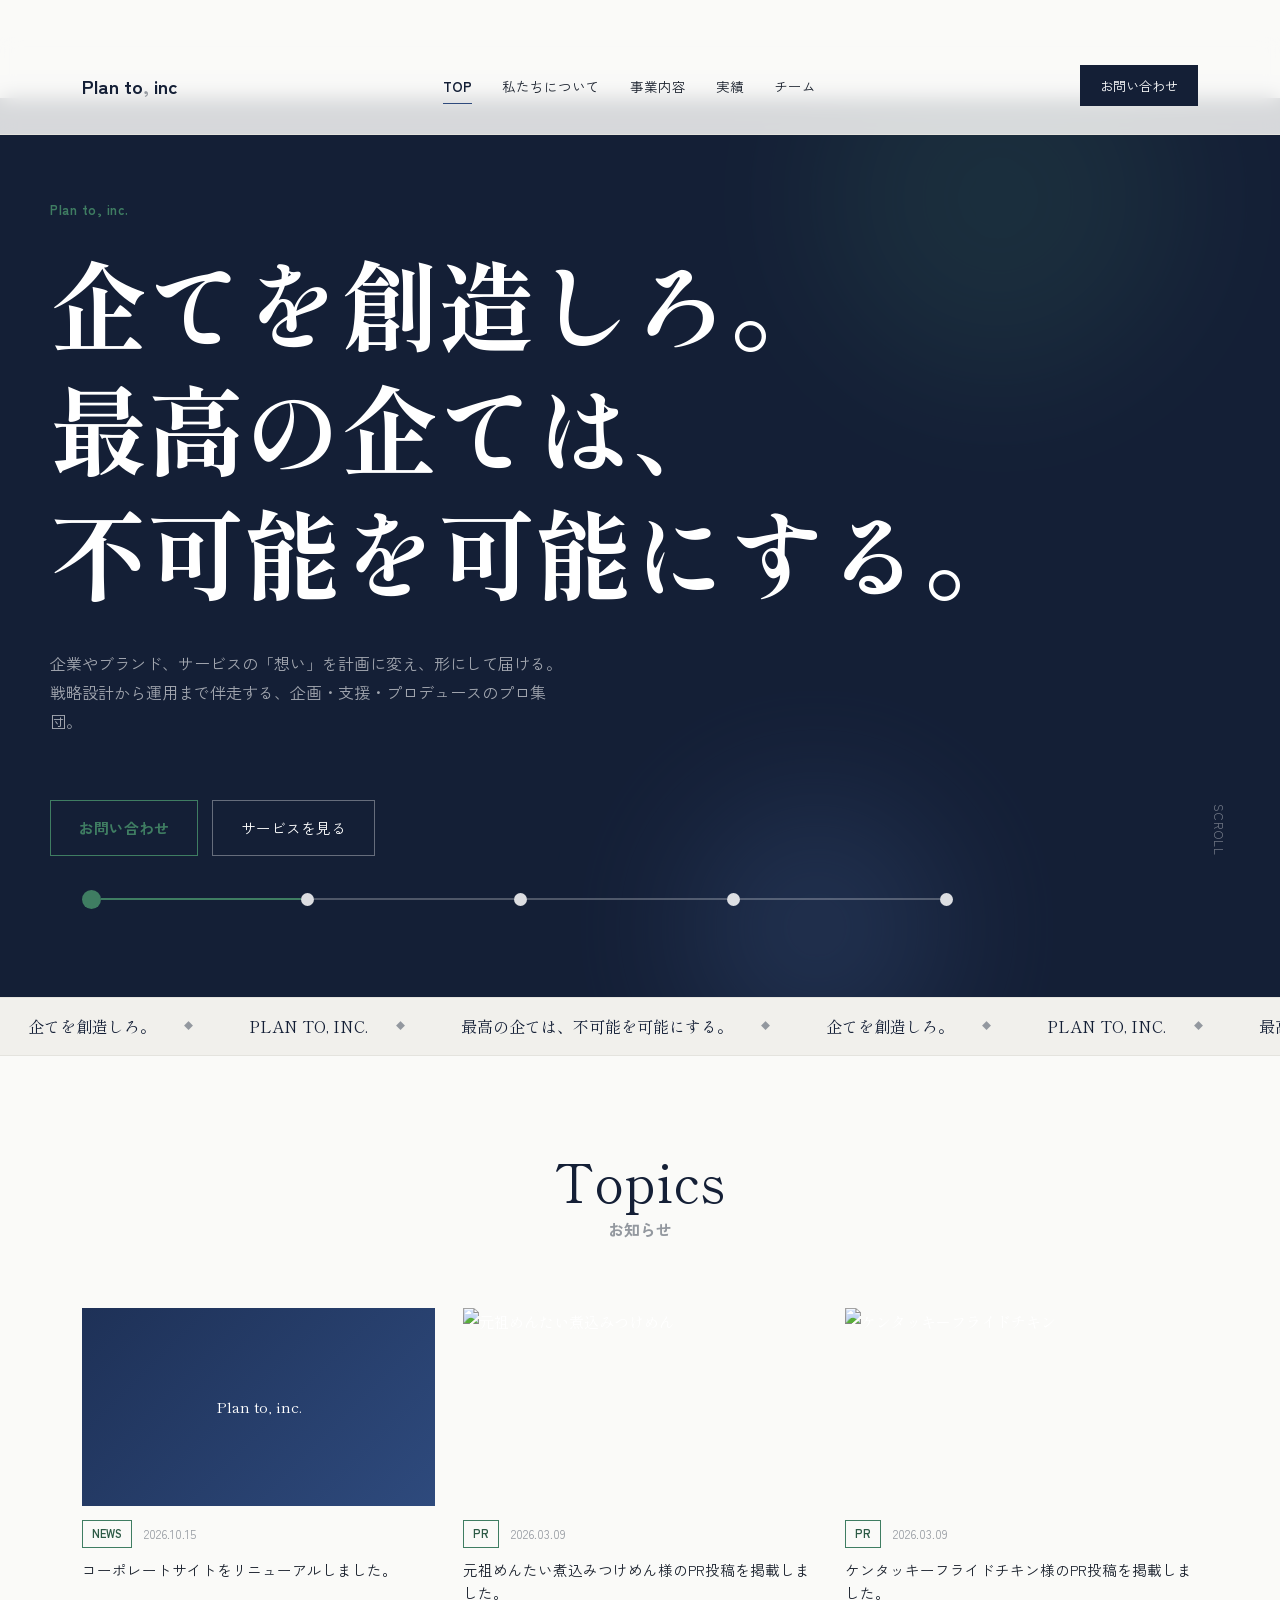
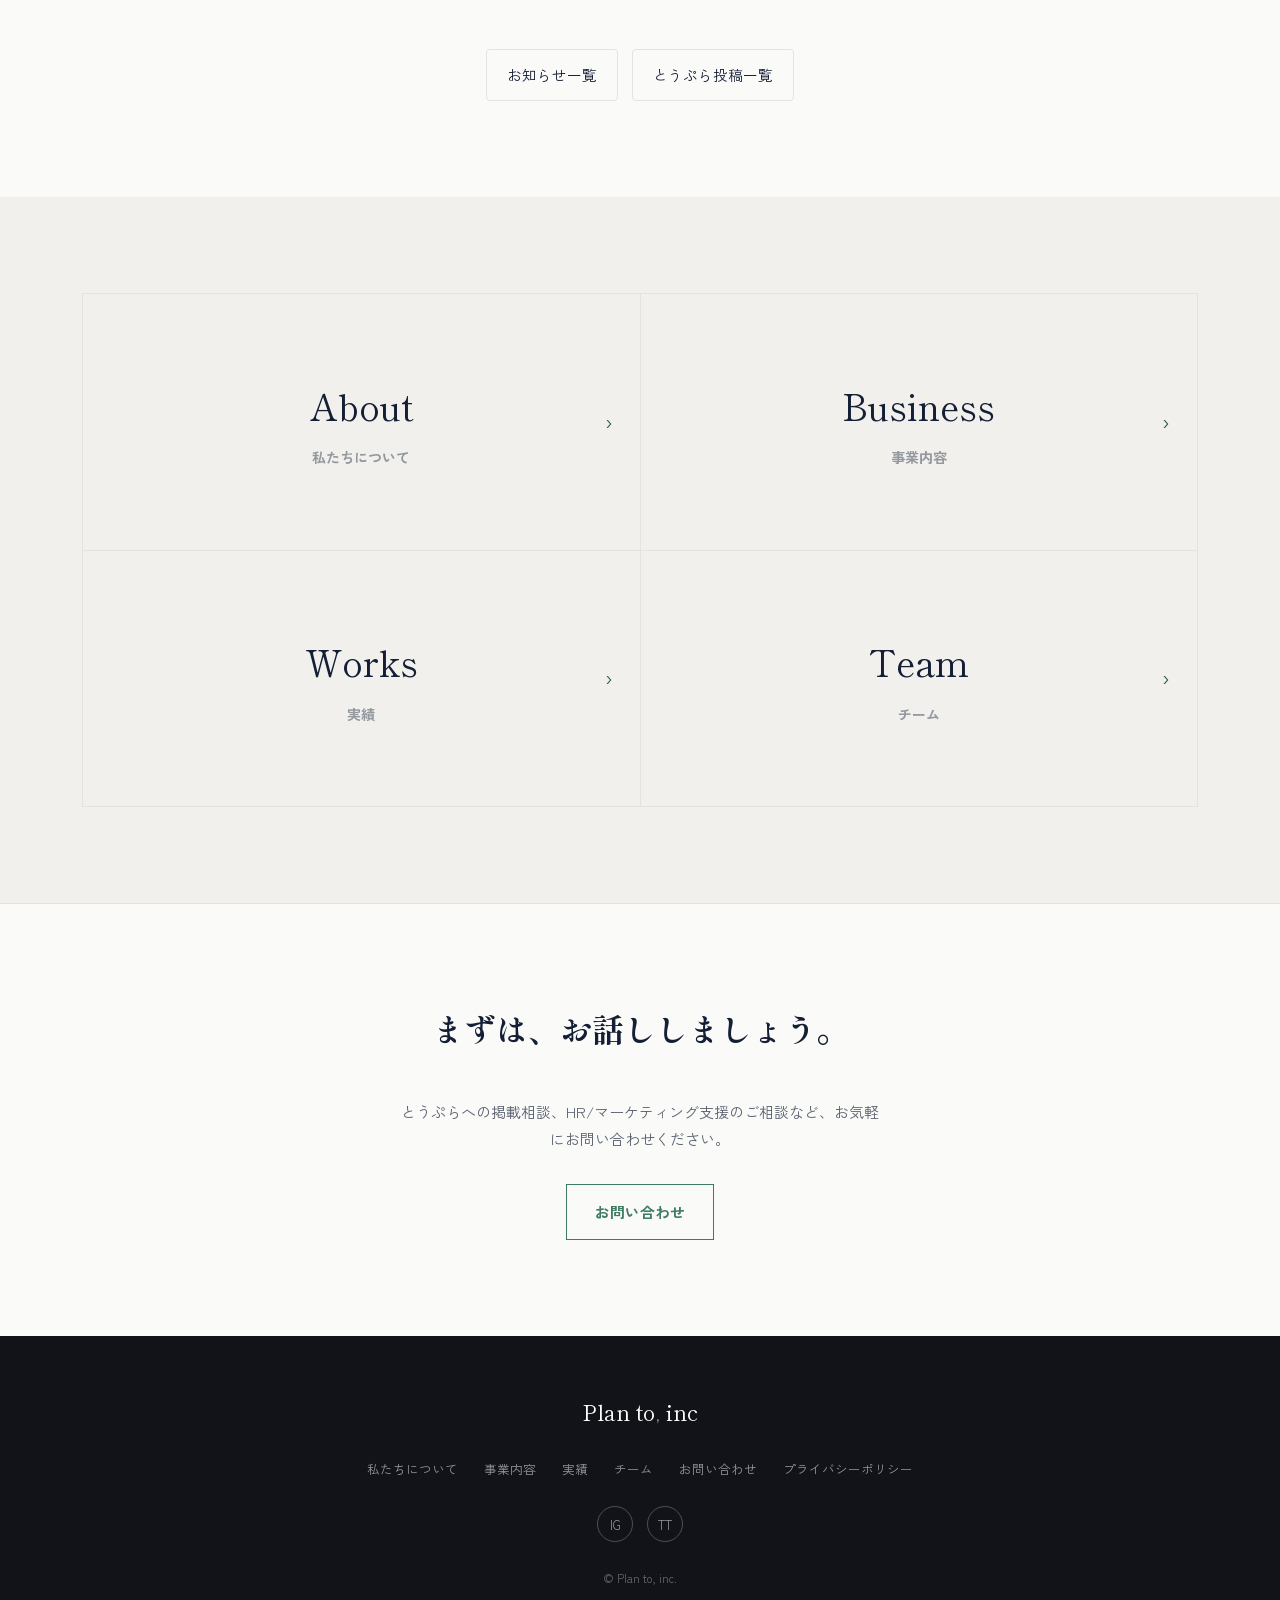
==== planto_hp_ver.1.0/index.html @ fd98dc3a "Add files via upload" ====
<!DOCTYPE html>
<html lang="ja">
<head>
<meta charset="UTF-8">
<meta name="viewport" content="width=device-width, initial-scale=1.0">
<meta name="robots" content="noindex, nofollow">
<title>TOP — Plan to, inc</title>
<link rel="preconnect" href="https://fonts.googleapis.com">
<link rel="preconnect" href="https://fonts.gstatic.com" crossorigin>
<link href="https://fonts.googleapis.com/css2?family=Shippori+Mincho:wght@400;500;600;700;800&family=Zen+Kaku+Gothic+New:wght@400;500;700;900&display=swap" rel="stylesheet">
<link rel="stylesheet" href="styles.css">
</head>
<body>

<header>
  <nav class="nav">
    <div class="brand">Plan to<span>,</span> inc</div>
    <div class="nav-links">
      <a href="index.html" class="active">TOP</a>
      <a href="about.html">私たちについて</a>
      <a href="business.html">事業内容</a>
      <a href="works.html">実績</a>
      <a href="team.html">チーム</a>
    </div>
    <a class="nav-cta" href="contact.html">お問い合わせ</a>
    <button class="nav-toggle" aria-label="メニュー"><span></span><span></span><span></span></button>
  </nav>
</header>

<section class="hero">
        <div class="hero-fx a"></div>
        <div class="hero-fx b"></div>
        <div class="hero-inner">
      <p class="hero-eyebrow" id="heroEyebrow">Plan to, inc.</p>
      <h1 id="heroHeadline">
        <span class="hero-line"><span class="l l1">企てを創造しろ。</span></span>
        <span class="hero-line"><span class="l l2">最高の企ては、</span></span>
        <span class="hero-line"><span class="l l3">不可能を可能にする。</span></span>
      </h1>
      <p class="hero-sub" id="heroSub">企業やブランド、サービスの「想い」を計画に変え、形にして届ける。戦略設計から運用まで伴走する、企画・支援・プロデュースのプロ集団。</p>
    </div>
    <div class="hero-bottom">
      <div style="display:flex; gap:14px; flex-wrap:wrap;">
        <a class="btn btn-primary" id="heroCtaPrimary" href="contact.html">お問い合わせ</a>
        <a class="btn btn-ghost" id="heroCtaSecondary" href="business.html">サービスを見る</a>
      </div>
      <span class="scroll-cue">SCROLL</span>
    </div>
    <div class="hero-nav" id="heroNav"></div>
  </section>

  <div class="marquee"><div class="marquee-track">
    <span>企てを創造しろ。</span><span>PLAN TO, INC.</span><span>最高の企ては、不可能を可能にする。</span><span>企てを創造しろ。</span><span>PLAN TO, INC.</span><span>最高の企ては、不可能を可能にする。</span>
  </div></div>

  <section class="sec">
    <div class="wrap">
      <div class="sec-title"><span class="eng">Topics</span><span class="jp">お知らせ</span></div>
      <div class="topic-cards">
        <div class="topic-card">
          <div class="thumb" style="background:linear-gradient(135deg,#1E3157,#2E4A7D);">Plan to, inc.</div>
          <div class="meta"><span class="badge">NEWS</span><span class="date">2026.10.15</span></div>
          <p class="ttl">コーポレートサイトをリニューアルしました。</p>
        </div>
        <a class="topic-card" href="https://www.instagram.com/reel/DV8nMkeD5Fz/" target="_blank" rel="noopener">
          <div class="thumb"><img src="assets/news-mentai.jpg" alt="元祖めんたい煮込みつけめん" style="object-position:50% 58%;"></div>
          <div class="meta"><span class="badge">PR</span><span class="date">2026.03.09</span></div>
          <p class="ttl">元祖めんたい煮込みつけめん様のPR投稿を掲載しました。</p>
        </a>
        <a class="topic-card" href="https://www.instagram.com/reel/DVqYrNzvgmz/" target="_blank" rel="noopener">
          <div class="thumb"><img src="assets/news-kfc.jpg" alt="ケンタッキーフライドチキン" style="object-position:50% 50%;"></div>
          <div class="meta"><span class="badge">PR</span><span class="date">2026.03.09</span></div>
          <p class="ttl">ケンタッキーフライドチキン様のPR投稿を掲載しました。</p>
        </a>
      </div>
      <div class="topic-more">
        <a class="btn btn-outline-dark" href="topics.html#news">お知らせ一覧</a>
        <a class="btn btn-outline-dark" href="topics.html#toupla">とうぷら投稿一覧</a>
      </div>
    </div>
  </section>

  <section class="sec sec-alt">
    <div class="wrap">
      <div class="teaser-grid">
        <a class="teaser-box" href="about.html"><span class="eng">About</span><span class="jp">私たちについて</span><p>「関わった人々へ、経験を価値として還元したい」という創業の原点と、Mission / Vision / Value。</p><span class="arrow">›</span></a>
        <a class="teaser-box" href="business.html"><span class="eng">Business</span><span class="jp">事業内容</span><p>自社メディア「とうぷら」を軸に、HR支援・Marketing支援の3事業を展開しています。</p><span class="arrow">›</span></a>
        <a class="teaser-box" href="works.html"><span class="eng">Works</span><span class="jp">実績</span><p>ANA Gran Whale、エアトリ、teamLabなど、多様な企業様のPR・Web・SNS支援実績。</p><span class="arrow">›</span></a>
        <a class="teaser-box" href="team.html"><span class="eng">Team</span><span class="jp">チーム</span><p>HRとマーケティング、それぞれの領域で事業を創ってきた2人の経営メンバー。</p><span class="arrow">›</span></a>
      </div>
    </div>
  </section>

  <section class="sec" style="text-align:center; border-top:1px solid var(--line);">
    <div class="wrap">
      <h2>まずは、お話ししましょう。</h2>
      <p style="color:var(--body); font-size:15px; max-width:480px; margin:0 auto 32px;">とうぷらへの掲載相談、HR/マーケティング支援のご相談など、お気軽にお問い合わせください。</p>
      <a class="btn btn-primary" href="contact.html">お問い合わせ</a>
    </div>
  </section>

<footer>
  <div class="wrap foot-row">
    <div class="foot-logo">Plan to<span>,</span> inc</div>
    <div class="foot-links"><a href="about.html">私たちについて</a><a href="business.html">事業内容</a><a href="works.html">実績</a><a href="team.html">チーム</a><a href="contact.html">お問い合わせ</a><a href="https://toupura.com/?page_id=3" target="_blank" rel="noopener">プライバシーポリシー</a></div>
    <div class="foot-social">
      <a href="#" aria-label="Instagram">IG</a>
      <a href="#" aria-label="TikTok">TT</a>
    </div>
    <div class="foot-copy">© Plan to, inc.</div>
  </div>
</footer>

<script>
var HERO_VARIANTS = [
  { eyebrow:"Plan to, inc.",
    lines:["企てを創造しろ。","最高の企ては、","不可能を可能にする。"],
    sub:"企業やブランド、サービスの「想い」を計画に変え、形にして届ける。戦略設計から運用まで伴走する、企画・支援・プロデュースのプロ集団。",
    primary:{label:"お問い合わせ", goto:"contact"}, secondary:{label:"サービスを見る", goto:"business"} },
  { eyebrow:"Business — とうぷら",
    lines:["あなたのおでかけに、","コンシェルジュを。"],
    sub:"東京のおでかけ情報や、都内から行ける週末トリップを発信。Instagramフォロワー20,000人以上、TikTok再生数100万以上の自社メディア「とうぷら」。",
    primary:{label:"とうぷらを見る", goto:"business"}, secondary:{label:"お問い合わせ", goto:"contact"} },
  { eyebrow:"Business — HR支援",
    lines:["組織の「できない」を、","「できる」に変える。"],
    sub:"組織戦略から採用支援までを一気通貫でご支援。30〜100名規模のスタートアップから大手企業まで、幅広い組織課題を解決してきました。",
    primary:{label:"HR支援を見る", goto:"business"}, secondary:{label:"お問い合わせ", goto:"contact"} },
  { eyebrow:"Business — Marketing支援",
    lines:["伝える力を、","仕組みに変える。"],
    sub:"サイト制作、SNS立ち上げ、CRM設計まで幅広く支援。専任マーケ不在の企業でも、実行可能な戦略を共に設計・実行します。",
    primary:{label:"Marketing支援を見る", goto:"business"}, secondary:{label:"お問い合わせ", goto:"contact"} },
  { eyebrow:"Works",
    lines:["伝わる企みは、","結果になる。"],
    sub:"ANA Gran Whale、エアトリ、teamLabなど。とうぷらのPR投稿からWeb・SNS支援まで、多様な企業様をご支援してきました。",
    primary:{label:"実績を見る", goto:"works"}, secondary:{label:"お問い合わせ", goto:"contact"} }
];

var heroIndex = 0;
var heroTimer = null;

function renderHeroNav(activeIndex){
  var nav = document.getElementById('heroNav');
  if(!nav) return;
  nav.innerHTML = '';
  HERO_VARIANTS.forEach(function(v, i){
    var node = document.createElement('span');
    node.className = 'hero-node';
    var dot = document.createElement('span');
    dot.className = 'hero-node-dot' + (i === activeIndex ? ' active' : '');
    node.appendChild(dot);
    node.addEventListener('click', function(){ setHero(i, true); });
    nav.appendChild(node);
    if(i < HERO_VARIANTS.length - 1){
      var track = document.createElement('span');
      track.className = 'hero-line-track' + (i < activeIndex ? ' done' : (i === activeIndex ? ' active' : ''));
      var fill = document.createElement('span');
      fill.className = 'hero-line-fill';
      track.appendChild(fill);
      nav.appendChild(track);
    }
  });
}

function paintHero(v){
  var eyebrowEl = document.getElementById('heroEyebrow');
  var h1El = document.getElementById('heroHeadline');
  var subEl = document.getElementById('heroSub');
  var pEl = document.getElementById('heroCtaPrimary');
  var sEl = document.getElementById('heroCtaSecondary');
  eyebrowEl.textContent = v.eyebrow;
  h1El.innerHTML = v.lines.map(function(line, i){
    return '<span class="hero-line"><span class="l l' + (i+1) + '">' + line + '</span></span>';
  }).join('');
  subEl.textContent = v.sub;
  pEl.textContent = v.primary.label; pEl.href = v.primary.goto + '.html';
  sEl.textContent = v.secondary.label; sEl.href = v.secondary.goto + '.html';
}

function setHero(index, userTriggered){
  heroIndex = index;
  var group = [document.getElementById('heroEyebrow'), document.getElementById('heroHeadline'), document.getElementById('heroSub')];
  group.forEach(function(el){ el.classList.add('hero-fade','is-out'); });
  setTimeout(function(){
    paintHero(HERO_VARIANTS[heroIndex]);
    group.forEach(function(el){ el.classList.remove('is-out'); });
  }, 220);
  renderHeroNav(heroIndex);
  if(userTriggered){ restartHeroTimer(); }
}

function restartHeroTimer(){
  if(heroTimer) clearInterval(heroTimer);
  heroTimer = setInterval(function(){
    setHero((heroIndex + 1) % HERO_VARIANTS.length, false);
  }, 7000);
}

(function(){
  heroIndex = Math.floor(Math.random() * HERO_VARIANTS.length);
  paintHero(HERO_VARIANTS[heroIndex]);
  renderHeroNav(heroIndex);
  restartHeroTimer();
})();

</script>
<script src="script.js"></script>
</body>
</html>
---- planto_hp_ver.1.0/styles.css ----
:root{
  --navy:#2E4A7D; --navy-deep:#141F36; --ink:#181F2B; --body:#5A6270; --body-light:#93989F;
  --gold:#3F7D62; --gold-hover:#5A9C80; --gold-deep:#2C5A45;
  --bg:#FAFAF8; --bg-alt:#F1F0EC; --line:#E4E3DE; --line-dark:rgba(255,255,255,.12); --maxw:1180px;
}
*{box-sizing:border-box;}
html{scroll-behavior:smooth;}
body{ margin:0; background:var(--bg); color:var(--ink); font-family:"Zen Kaku Gothic New","Hiragino Kaku Gothic ProN",sans-serif; -webkit-font-smoothing:antialiased; line-height:1.8; }
h1,h2,h3,.serif{ font-family:"Shippori Mincho",serif; }
a{color:inherit; text-decoration:none;}
.wrap{max-width:var(--maxw); margin:0 auto; padding:0 32px;}
::selection{background:var(--gold); color:var(--navy-deep);}



/* ---------- Header ---------- */
header{ position:sticky; top:37px; z-index:50; background:rgba(250,250,248,.85); backdrop-filter:blur(10px); border-bottom:1px solid var(--line); }
.nav{ display:flex; align-items:center; justify-content:space-between; padding:28px 32px; max-width:var(--maxw); margin:0 auto; }
.brand{ font-size:19px; font-weight:700; color:var(--navy-deep); }
.brand span{ color:var(--body-light); }
.nav-links{ display:flex; gap:30px; font-size:13.5px; }
.nav-links a{ position:relative; padding:4px 0; cursor:pointer; }
.nav-links a::after{ content:""; position:absolute; left:0; bottom:-2px; width:0; height:1px; background:var(--navy); transition:width .25s ease; }
.nav-links a:hover::after, .nav-links a.active::after{ width:100%; }
.nav-links a.active{ color:var(--navy-deep); font-weight:700; }
.nav-cta{ font-size:13px; padding:9px 20px; background:var(--navy-deep); color:#fff; cursor:pointer; }
.nav-cta:hover{ background:var(--navy); }
.nav-toggle{ display:none; background:none; border:none; }
.nav-toggle span{ display:block; width:20px; height:2px; background:var(--navy-deep); margin:5px 0; }

/* ---------- Full hero (TOP page only) ---------- */
.hero{ background:var(--navy-deep); color:#fff; min-height:86vh; display:flex; flex-direction:column; justify-content:center; padding:100px 32px 80px; position:relative; overflow:hidden; }
.hero-fx{ position:absolute; border-radius:50%; filter:blur(70px); pointer-events:none; z-index:0; animation:fxBreathe 7s ease-in-out infinite; }
.hero-fx.a{ width:360px; height:360px; background:var(--gold); opacity:.16; top:-80px; right:8%; }
.hero-fx.b{ width:260px; height:260px; background:#3A537F; opacity:.35; bottom:-60px; right:26%; animation-delay:-3s; }
@keyframes fxBreathe{ 0%,100%{ transform:scale(1); } 50%{ transform:scale(1.12); } }
@media (prefers-reduced-motion:reduce){ .hero-fx{ animation:none; } }
.hero-eyebrow{ font-size:13px; color:var(--gold); font-weight:700; letter-spacing:.04em; margin:0 0 18px; position:relative; z-index:2; }
.hero-fade{ transition:opacity .35s ease; }
.hero-fade.is-out{ opacity:0; }
.hero-nav{ display:flex; align-items:center; margin:26px auto 0; position:relative; z-index:2; max-width:var(--maxw); width:100%; padding:0 32px; box-sizing:border-box; }
.hero-node{ display:flex; align-items:center; cursor:pointer; padding:8px 0; }
.hero-node-dot{ width:13px; height:13px; border-radius:50%; background:rgba(255,255,255,.85); transition:all .3s ease; flex:none; box-sizing:border-box; }
.hero-node-dot.active{ width:19px; height:19px; background:var(--gold); }
.hero-line-track{ position:relative; width:200px; height:2px; background:rgba(255,255,255,.25); flex:none; }
.hero-line-fill{ position:absolute; left:0; top:0; height:100%; width:0%; background:var(--gold); }
.hero-line-track.done .hero-line-fill{ width:100%; }
.hero-line-track.active .hero-line-fill{ animation:heroLineFill linear forwards; animation-duration:var(--hero-duration,7s); }
@keyframes heroLineFill{ from{ width:0%; } to{ width:100%; } }
@media (max-width:900px){ .hero-line-track{ width:44px; } }
.hero-inner{ max-width:var(--maxw); margin:0 auto; width:100%; position:relative; z-index:2; }
.hero-line{ overflow:hidden; }
.hero h1{ font-size:clamp(40px,7.6vw,104px); line-height:1.28; font-weight:700; margin:0; }
.hero h1 .l{ display:block; opacity:0; transform:translateY(100%); animation:lineUp .85s cubic-bezier(.2,.8,.2,1) forwards; }
.hero h1 .l1{ animation-delay:.1s; } .hero h1 .l2{ animation-delay:.32s; } .hero h1 .l3{ animation-delay:.54s; }
@keyframes lineUp{ to{opacity:1; transform:translateY(0);} }
.hero-sub{ font-size:16px; color:rgba(255,255,255,.6); max-width:520px; margin:36px 0 0; opacity:0; animation:fadeIn 1s .95s forwards; }
@keyframes fadeIn{ to{opacity:1;} }
.hero-bottom{ display:flex; justify-content:space-between; align-items:flex-end; gap:24px; flex-wrap:wrap; max-width:var(--maxw); margin:64px auto 0; width:100%; position:relative; z-index:2; opacity:0; animation:fadeIn 1s 1.2s forwards; }
.scroll-cue{ font-size:12px; color:rgba(255,255,255,.4); writing-mode:vertical-rl; letter-spacing:.1em; }
.hero-motif{ position:absolute; right:-6%; top:50%; transform:translateY(-50%); width:520px; max-width:48vw; opacity:.55; z-index:1; }
.hero-motif path.draw{ stroke-dasharray:1400; stroke-dashoffset:0; }

/* ---------- Hero landscape scene ---------- */
/* (hero is a plain solid navy background — no photo/illustration layer) */

/* ---------- Mini hero (subpages) ---------- */
.mini-hero{ background:var(--navy-deep); color:#fff; padding:110px 32px 64px; position:relative; overflow:hidden; }
.mini-hero-inner{ max-width:var(--maxw); margin:0 auto; position:relative; z-index:2; }
.mini-hero .eyebrow{ font-size:13px; color:rgba(255,255,255,.45); margin:0 0 14px; }
.mini-hero h1{ font-size:clamp(30px,4.4vw,48px); margin:0; }
.mini-motif{ position:absolute; right:-4%; top:-10%; width:320px; opacity:.35; z-index:1; }

/* ---------- Section shell ---------- */
.sec{ padding:96px 0; }
.sec-alt{ background:var(--bg-alt); }
.sec-dark{ background:var(--navy-deep); color:#fff; }
.sec h2{ font-size:clamp(24px,2.8vw,32px); margin:0 0 40px; color:var(--navy-deep); font-weight:700; }
.sec-dark h2{ color:#fff; }
.sec-title{ text-align:center; margin-bottom:64px; }
.sec-title .eng{ display:block; font-family:"Shippori Mincho",serif; font-size:clamp(34px,4.6vw,52px); color:var(--navy-deep); letter-spacing:.01em; line-height:1.1; }
.sec-dark .sec-title .eng{ color:#fff; }
.sec-title .jp{ display:block; font-size:16px; color:var(--body-light); margin-top:6px; font-weight:700; }
.sec-dark .sec-title .jp{ color:rgba(255,255,255,.55); }

/* ---------- Statement (quote) ---------- */
.statement{ padding:120px 0; text-align:center; }
.statement blockquote{ font-family:"Shippori Mincho",serif; font-size:clamp(22px,3.2vw,34px); line-height:1.9; color:var(--navy-deep); max-width:820px; margin:0 auto; font-weight:500; }
.statement .lead{ margin:20px auto 0; font-size:14.5px; line-height:1.9; color:var(--body); max-width:600px; }
.statement .lead.lead-wide{ max-width:840px; }
.statement .lead + .lead{ margin-top:16px; }
.mvv-inline{ display:flex; justify-content:center; gap:56px; margin-top:56px; flex-wrap:wrap; }
.mvv-inline div{ text-align:center; max-width:220px; }
.mvv-inline .k{ font-size:12.5px; color:var(--body-light); font-weight:700; margin-bottom:8px; }
.mvv-inline .v{ font-size:13.5px; color:var(--body); }

/* ---------- Company table ---------- */
.ctable{ width:100%; border-collapse:collapse; max-width:720px; }
.ctable tr{ border-top:1px solid var(--line); }
.ctable tr:last-child{ border-bottom:1px solid var(--line); }
.ctable th{ text-align:left; font-weight:500; color:var(--body-light); font-size:13.5px; padding:18px 24px 18px 0; width:160px; vertical-align:top; }
.ctable td{ padding:18px 0; font-size:14.5px; color:var(--ink); }

/* ---------- Business rows ---------- */
.biz{ border-top:1px solid var(--line); }
.biz-row{ padding:96px 0; }
.biz-grid{ display:grid; grid-template-columns:1fr 1.05fr; gap:64px; align-items:center; }
.biz-image{ aspect-ratio:4/3; overflow:hidden; border:1px solid var(--line); }
.biz-image img{ width:100%; height:100%; object-fit:cover; display:block; }
@media (max-width:900px){ .biz-image{ order:-1; margin-bottom:28px; } }
.biz-icon{ width:64px; height:64px; margin-bottom:26px; }
.biz-icon path{ stroke-dasharray:300; stroke-dashoffset:0; }
.biz-name{ font-size:clamp(32px,3.8vw,46px); margin:0 0 10px; line-height:1.1; }
.biz-tagline{ font-size:14.5px; font-weight:700; color:var(--ink); margin:0 0 22px; }
.biz-body p{ font-size:15px; color:var(--body); margin:0 0 16px; max-width:520px; line-height:1.85; }
.biz-stats{ font-size:13.5px; color:var(--body-light); margin-bottom:14px; }
.b-link{ font-size:14px; font-weight:700; color:var(--navy-deep); border-bottom:1px solid var(--navy-deep); padding-bottom:2px; width:fit-content; display:inline-block; cursor:pointer; }
.btn{ display:inline-flex; align-items:center; gap:8px; font-size:14.5px; padding:14px 28px; transition:all .2s ease; border:1px solid transparent; cursor:pointer; font-family:inherit; }
.btn-primary{ background:transparent; color:var(--gold); font-weight:700; border:1.5px solid var(--gold); }
.btn-primary:hover{ background:var(--gold); color:#fff; }
.btn-ghost{ border-color:rgba(255,255,255,.35); color:#fff; background:none; }
.btn-ghost:hover{ border-color:#fff; }
.btn-outline-dark{ border:1px solid var(--line); border-radius:4px; color:var(--navy-deep); background:none; font-size:14.5px; padding:12px 20px; }
.btn-outline-dark:hover{ border-color:var(--navy-deep); }
.btn-outline-dark .arrow{ color:var(--gold-deep); margin-left:2px; }

/* ---------- Flow steps ---------- */
.flow-steps{ display:flex; align-items:flex-start; margin-top:52px; text-align:left; }
.flow-step{ flex:1; position:relative; padding-right:24px; }
.flow-step:not(:last-child)::after{ content:""; position:absolute; top:21px; left:calc(42px + 8px); right:0; height:1px; background:var(--line); }
.flow-num{ width:42px; height:42px; border-radius:50%; background:var(--navy-deep); color:#fff; display:flex; align-items:center; justify-content:center; font-family:"Shippori Mincho",serif; font-size:16px; margin-bottom:20px; position:relative; z-index:1; }
.flow-step h4{ font-size:15.5px; margin:0 0 8px; color:var(--ink); }
.flow-step p{ font-size:13px; color:var(--body-light); margin:0; line-height:1.7; max-width:190px; }
@media (max-width:900px){
  .flow-steps{ flex-direction:column; gap:32px; }
  .flow-step::after{ display:none; }
}

/* ---------- Teaser links (TOP page) ---------- */
.teaser-grid{ display:grid; grid-template-columns:repeat(2,1fr); border-top:1px solid var(--line); border-left:1px solid var(--line); }
.teaser-box{ border-right:1px solid var(--line); border-bottom:1px solid var(--line); position:relative; transition:background .2s ease; cursor:pointer;
  aspect-ratio:2.17/1; display:flex; flex-direction:column; align-items:center; justify-content:center; text-align:center; padding:28px; }
.teaser-box:hover{ background:rgba(46,74,125,.05); }
.teaser-box .eng{ font-family:"Shippori Mincho",serif; font-weight:400; font-size:36px; color:var(--navy-deep); margin:0 0 8px; display:block; }
.teaser-box .jp{ font-size:14px; color:var(--body-light); font-weight:700; margin:0; display:block; }
.teaser-box p{ display:none; }
.teaser-box .arrow{ position:absolute; right:28px; top:50%; transform:translateY(-50%); color:var(--gold-deep); font-size:20px; transition:transform .2s ease; }
.teaser-box:hover .arrow{ transform:translateY(-50%) translateX(5px); }

/* ---------- Proof / case studies ---------- */
.case-list{ display:grid; grid-template-columns:repeat(3,1fr); gap:48px; margin-bottom:70px; position:relative; }
.case-list div .cn{ font-family:"Shippori Mincho",serif; font-size:18px; color:var(--navy-deep); margin-bottom:6px; }
.case-list div .ct{ font-size:12px; color:var(--body-light); display:block; margin-bottom:12px; }
.case-list div p{ font-size:13.5px; color:var(--body); margin:0; }
.connector{ position:absolute; left:0; top:10px; width:100%; height:2px; z-index:-1; }
.connector path{ stroke-dasharray:1000; stroke-dashoffset:0; }
.case-cards{ display:grid; grid-template-columns:repeat(3,1fr); gap:28px; margin-bottom:64px; }
.case-card{ border:1px solid var(--line); transition:border-color .2s ease; }
.case-card:hover{ border-color:var(--navy); }
.case-card .thumb{ aspect-ratio:16/9; display:flex; align-items:center; justify-content:center; color:#fff; font-family:"Shippori Mincho",serif; font-size:16px; letter-spacing:.03em; }
.case-card .cbody{ padding:22px 24px 28px; }
.case-card .ct{ font-size:12px; color:var(--body-light); display:block; margin-bottom:10px; }
.case-card p{ font-size:13.5px; color:var(--body); margin:0; }

/* ---------- Topics (news cards) ---------- */
.topic-cards{ display:grid; grid-template-columns:repeat(3,1fr); gap:28px; }
.topic-card{ cursor:pointer; }
.topic-card .thumb{ aspect-ratio:16/9; display:flex; align-items:center; justify-content:center; color:#fff; font-family:"Shippori Mincho",serif; font-size:15px; }
.topic-card .meta{ display:flex; align-items:center; gap:12px; margin-top:14px; }
.topic-card .badge{ font-size:11px; font-weight:700; color:var(--gold-deep); border:1px solid var(--gold); padding:3px 9px; }
.topic-card .date{ font-size:12px; color:var(--body-light); }
.topic-card .ttl{ font-size:14.5px; color:var(--ink); margin:10px 0 0; line-height:1.6; }
.topic-more{ display:flex; gap:14px; justify-content:center; margin-top:44px; flex-wrap:wrap; }
.logo-strip{ display:flex; flex-wrap:wrap; gap:36px; align-items:center; border-top:1px solid var(--line); padding-top:40px; }
.logo-strip span{ font-family:"Shippori Mincho",serif; font-size:15px; color:var(--body-light); }

/* ---------- Team ---------- */
.board{ display:grid; grid-template-columns:1fr 1fr; gap:56px; }
.member{ display:flex; gap:22px; }
.member-frame{ flex:none; width:64px; height:64px; }
.member-frame circle.ring{ stroke-dasharray:220; stroke-dashoffset:0; }
.member-frame text{ font-family:"Shippori Mincho",serif; }
.member h3{ font-size:17px; margin:14px 0 2px; }
.member .role{ font-size:12.5px; color:var(--body-light); margin:0 0 10px; }
.member p{ font-size:13.5px; color:var(--body); margin:0; }

/* ---------- FAQ ---------- */
.faq-item{ border-top:1px solid var(--line); }
.faq-item:last-child{ border-bottom:1px solid var(--line); }
.sec-dark .faq-item{ border-color:var(--line-dark); }
.faq-item summary{ list-style:none; cursor:pointer; padding:18px 2px; display:flex; justify-content:space-between; gap:16px; font-size:14px; }
.faq-item summary::-webkit-details-marker{ display:none; }
.faq-item summary .plus{ font-size:18px; color:var(--gold-deep); font-weight:300; transition:transform .2s ease; }
.faq-item[open] summary .plus{ transform:rotate(45deg); }
.faq-item .faq-a{ padding:0 2px 20px; color:var(--body); font-size:13px; max-width:520px; }

/* ---------- Contact ---------- */
.contact-email{ font-family:"Shippori Mincho",serif; font-size:19px; display:block; margin:18px 0 26px; }
.sns-line{ display:flex; align-items:center; justify-content:space-between; padding:13px 0; border-top:1px solid var(--line); font-size:13.5px; }
.sns-line:first-child{ border-top:none; }
.close-grid{ display:grid; grid-template-columns:1fr 1fr; gap:64px; }
.form{ display:flex; flex-direction:column; gap:18px; width:100%; }
.form label{ font-size:12.5px; color:var(--body-light); display:block; margin-bottom:6px; }
.form input, .form textarea{ width:100%; border:none; border-bottom:1px solid var(--line); background:transparent; padding:10px 2px; font-family:inherit; font-size:14.5px; color:var(--ink); }
.form input:focus, .form textarea:focus{ outline:none; border-color:var(--navy); }
.form textarea{ resize:vertical; min-height:100px; }
.form .note{ font-size:12px; color:var(--body-light); }

/* ---------- Marquee ---------- */
.marquee{ background:var(--bg-alt); overflow:hidden; padding:14px 0; border-top:1px solid var(--line); border-bottom:1px solid var(--line); }
.marquee-track{ display:flex; width:max-content; animation:marquee 22s linear infinite; }
.marquee-track span{ font-family:"Shippori Mincho",serif; font-size:16px; color:var(--navy-deep); white-space:nowrap; padding:0 28px; display:flex; align-items:center; gap:28px; }
.marquee-track span::after{ content:"◆"; font-size:9px; color:var(--body-light); }
@keyframes marquee{ from{transform:translateX(0);} to{transform:translateX(-50%);} }
@media (prefers-reduced-motion:reduce){ .marquee-track{ animation:none; } }

/* ---------- MVV blocks (About) ---------- */
.mvv-block{ padding:56px 0; border-top:1px solid var(--line); }
.mvv-block:last-child{ border-bottom:1px solid var(--line); }
.mvv-eyebrow{ display:flex; align-items:center; gap:10px; font-size:13.5px; color:var(--gold-deep); font-weight:700; margin-bottom:20px; }
.mvv-eyebrow .div{ color:var(--line); font-weight:400; }
.mvv-block h3{ font-family:"Shippori Mincho",serif; font-size:clamp(24px,3.2vw,36px); line-height:1.55; color:var(--navy-deep); margin:0 0 20px; font-weight:700; max-width:760px; }
.mvv-block p{ font-size:14.5px; color:var(--body); max-width:620px; margin:0; }

/* ---------- Pager numeral (Business) ---------- */
.pager{ font-family:"Shippori Mincho",serif; font-size:13px; color:var(--body-light); letter-spacing:.05em; margin-bottom:10px; }
.biz-row.alt .pager{ color:var(--body-light); }

footer{ background:#111318; color:rgba(255,255,255,.55); padding:56px 0 28px; font-size:12.5px; }
.foot-row{ display:flex; flex-direction:column; align-items:center; gap:26px; text-align:center; }
.foot-logo{ font-family:"Shippori Mincho",serif; font-size:22px; color:#fff; }
.foot-logo span{ color:rgba(255,255,255,.5); }
.foot-links{ display:flex; gap:26px; flex-wrap:wrap; justify-content:center; }
.foot-links a:hover{ color:#fff; }
.foot-social{ display:flex; gap:14px; }
.foot-social a{ width:36px; height:36px; border-radius:50%; border:1px solid rgba(255,255,255,.25); display:flex; align-items:center; justify-content:center; font-size:13px; transition:border-color .2s ease, color .2s ease; }
.foot-social a:hover{ border-color:var(--gold); color:var(--gold); }
.foot-copy{ color:rgba(255,255,255,.35); font-size:11.5px; }

@media (max-width:900px){
  .nav-links, .nav-cta{ display:none; }
  .nav-toggle{ display:block; }
  .hero{ min-height:auto; padding:80px 24px 64px; }
  .hero-motif, .mini-motif{ display:none; }
  .biz-grid, .board, .close-grid{ grid-template-columns:1fr; }
  .case-list{ grid-template-columns:1fr; gap:32px; }
  .connector{ display:none; }
  .mvv-inline{ gap:32px; }
  .statement{ padding:80px 0; }
  .biz-row{ padding:56px 0; }
  .sec{ padding:64px 0; }
  .scroll-cue{ display:none; }
  .teaser-grid{ grid-template-columns:1fr; }
}

/* ---------- Topics list page ---------- */
.topic-sec{ scroll-margin-top:120px; }
.topic-list{ list-style:none; margin:0; padding:0; border-top:1px solid var(--line); }
.topic-list li{ border-bottom:1px solid var(--line); }
.topic-list a{ display:flex; align-items:center; gap:20px; padding:22px 4px; flex-wrap:wrap; }
.topic-list .date{ font-size:13px; color:var(--body-light); min-width:96px; }
.topic-list .badge{ font-size:11px; font-weight:700; color:var(--gold-deep); border:1px solid var(--gold); padding:3px 9px; }
.topic-list .ttl{ font-size:15px; color:var(--ink); flex:1; min-width:200px; }
.topic-list a:hover .ttl{ color:var(--gold-deep); }
html{ scroll-behavior:smooth; }

/* topic row variants: detail / external / static */
.topic-list .row{ display:flex; align-items:center; gap:20px; padding:22px 4px; flex-wrap:wrap; }
.topic-list li.is-static .ttl{ color:var(--ink); }
.topic-list li.is-detail a::after,
.topic-list li.is-ext a::after{ margin-left:auto; color:var(--body-light); font-size:18px; }
.topic-list li.is-detail a::after{ content:"›"; }
.topic-list li.is-ext a::after{ content:"↗"; font-size:15px; }
.topic-list li.is-detail a:hover::after,
.topic-list li.is-ext a:hover::after{ color:var(--gold-deep); }
.topic-meta{ display:flex; align-items:center; gap:14px; margin-bottom:14px; }
.topic-meta .badge{ font-size:11px; font-weight:700; color:var(--gold-deep); border:1px solid var(--gold); padding:3px 9px; }
.topic-meta .date{ font-size:13px; color:var(--body-light); }
.topic-title{ font-family:"Shippori Mincho",serif; font-size:clamp(22px,3vw,30px); line-height:1.55; color:var(--navy-deep); margin:0 0 32px; }
.topic-body p{ font-size:15px; line-height:2; color:var(--body); margin:0 0 20px; }

.topic-card .thumb img{ width:100%; height:100%; object-fit:cover; display:block; }
.topic-card .thumb{ overflow:hidden; }
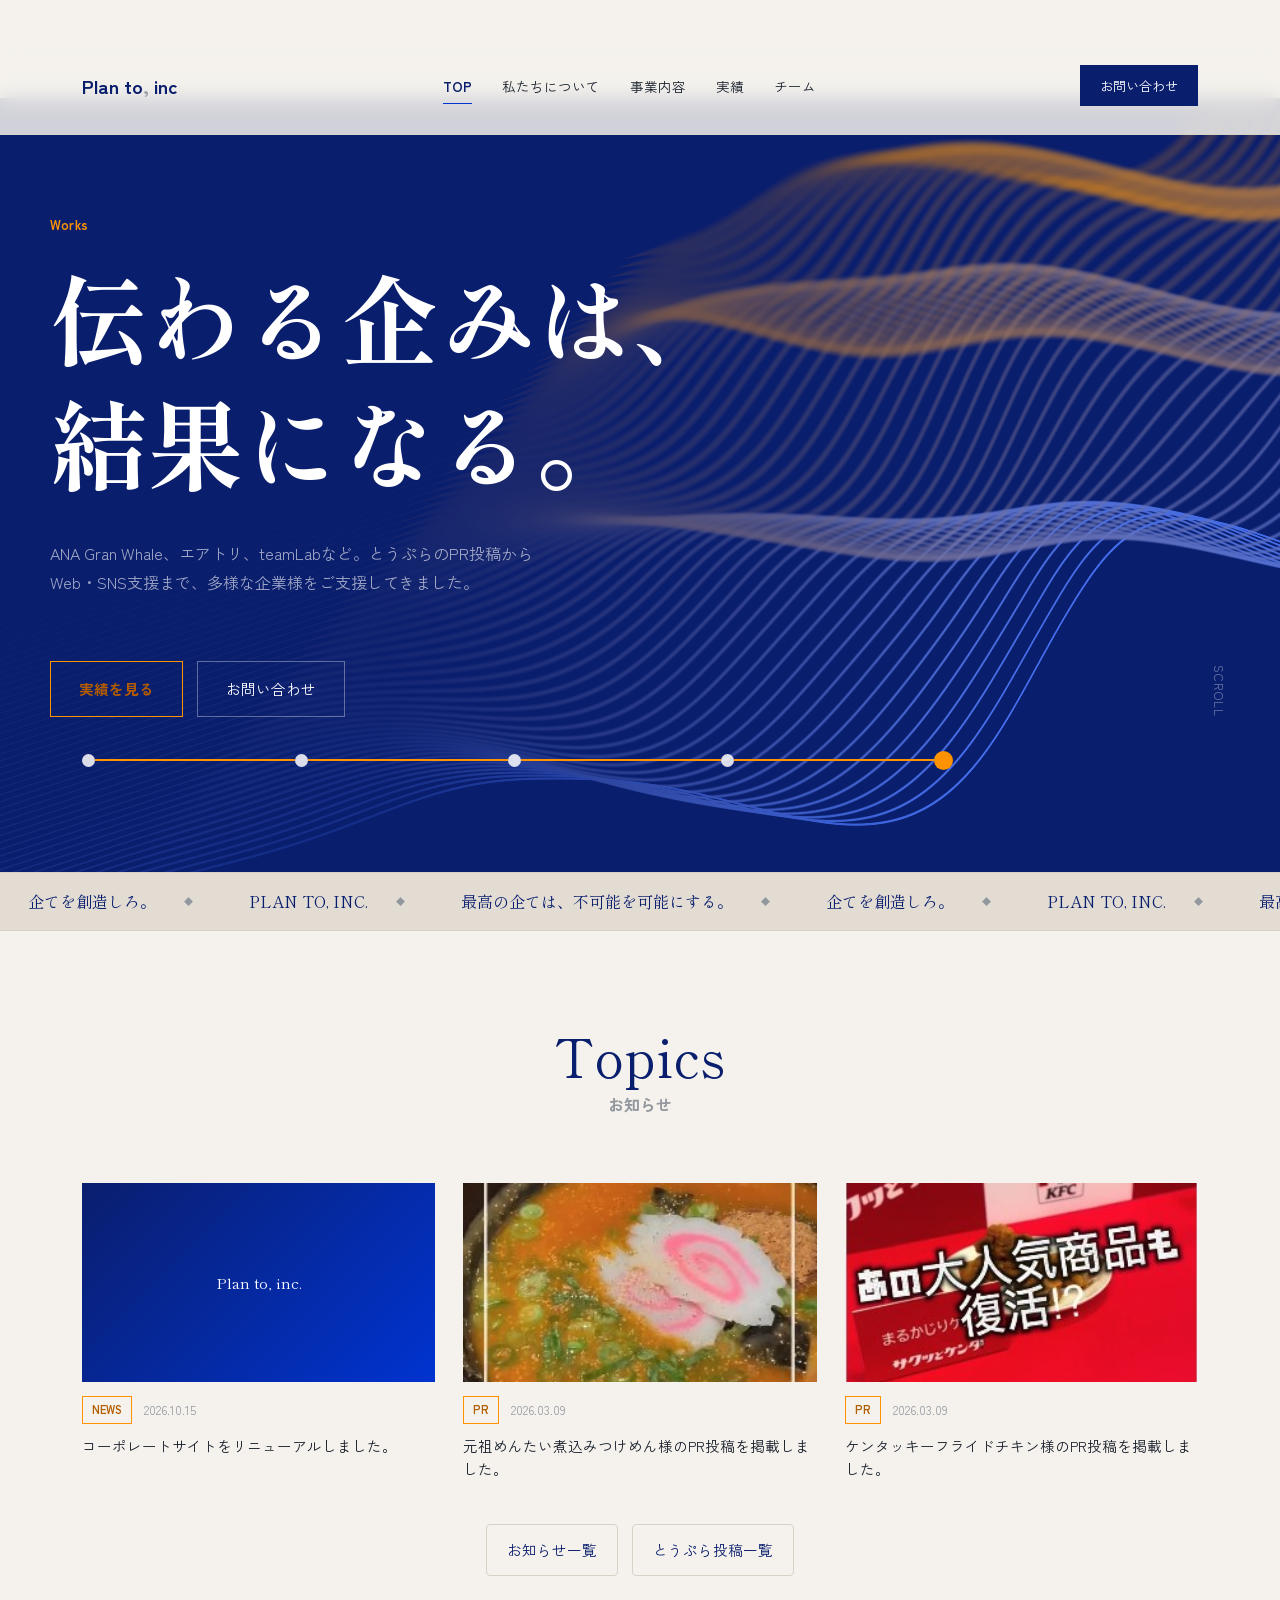
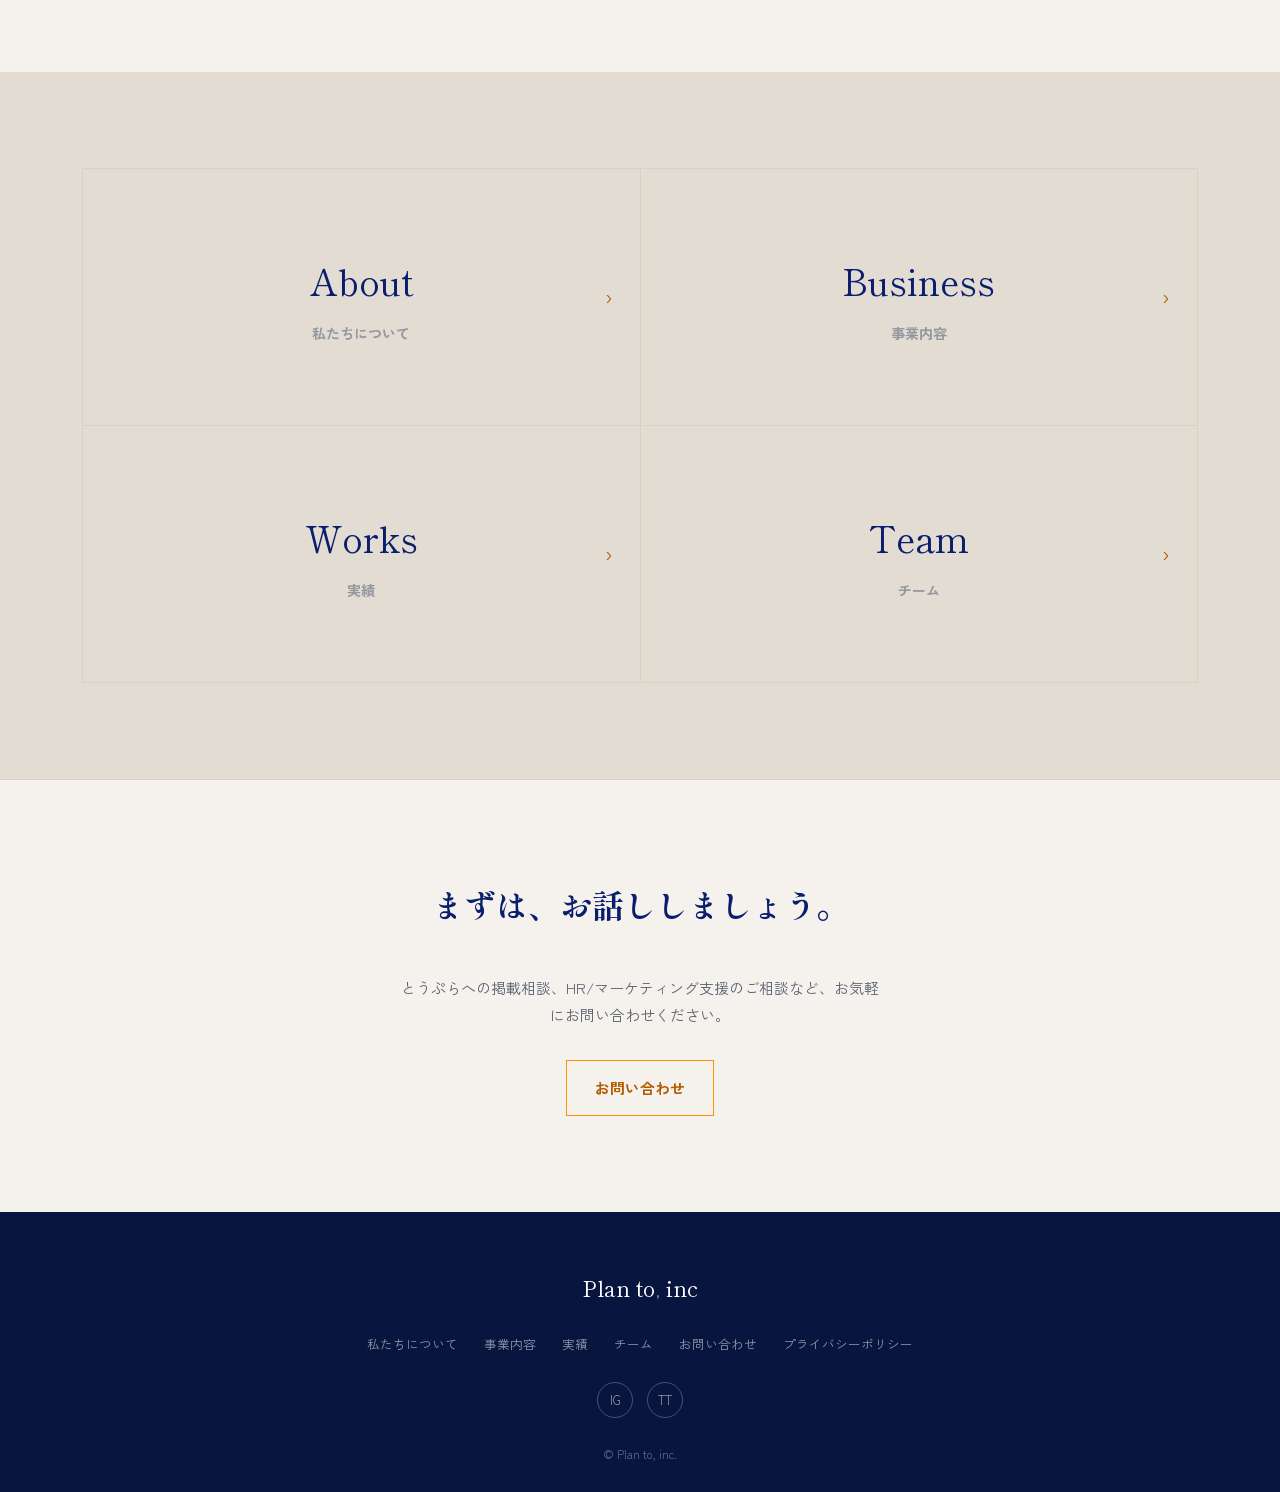
==== commit cf3878ca: "サイトカラー変更（ロイヤルブルー・ビビッドオレンジ・グレージュ）、トップに流れる線の背景、実績ページのロゴを横スクロールに Co-Authored-By: Claude Opus 5.5 <norep" ====
--- a/planto_hp_ver.1.0/index.html
+++ b/planto_hp_ver.1.0/index.html
@@ -28,8 +28,7 @@
 </header>
 
 <section class="hero">
-        <div class="hero-fx a"></div>
-        <div class="hero-fx b"></div>
+        <canvas class="hero-threads" data-color="#4D7BFF" data-accent="#FE9200" aria-hidden="true"></canvas>
         <div class="hero-inner">
       <p class="hero-eyebrow" id="heroEyebrow">Plan to, inc.</p>
       <h1 id="heroHeadline">
@@ -58,7 +57,7 @@
       <div class="sec-title"><span class="eng">Topics</span><span class="jp">お知らせ</span></div>
       <div class="topic-cards">
         <div class="topic-card">
-          <div class="thumb" style="background:linear-gradient(135deg,#1E3157,#2E4A7D);">Plan to, inc.</div>
+          <div class="thumb" style="background:linear-gradient(135deg,#0A1E6E,#0033D0);">Plan to, inc.</div>
           <div class="meta"><span class="badge">NEWS</span><span class="date">2026.10.15</span></div>
           <p class="ttl">コーポレートサイトをリニューアルしました。</p>
         </div>
@@ -204,5 +203,6 @@
 
 </script>
 <script src="script.js"></script>
+<script src="threads.js"></script>
 </body>
 </html>
--- a/planto_hp_ver.1.0/styles.css
+++ b/planto_hp_ver.1.0/styles.css
@@ -1,7 +1,7 @@
 :root{
-  --navy:#2E4A7D; --navy-deep:#141F36; --ink:#181F2B; --body:#5A6270; --body-light:#93989F;
-  --gold:#3F7D62; --gold-hover:#5A9C80; --gold-deep:#2C5A45;
-  --bg:#FAFAF8; --bg-alt:#F1F0EC; --line:#E4E3DE; --line-dark:rgba(255,255,255,.12); --maxw:1180px;
+  --navy:#0033D0; --navy-deep:#0A1E6E; --ink:#181F2B; --body:#5A6270; --body-light:#93989F;
+  --gold:#FE9200; --gold-hover:#FFA733; --gold-deep:#B35C00;
+  --bg:#F5F2ED; --bg-alt:#E2DCD3; --line:#D8D1C6; --line-dark:rgba(255,255,255,.12); --maxw:1180px;
 }
 *{box-sizing:border-box;}
 html{scroll-behavior:smooth;}
@@ -14,7 +14,7 @@
 
 
 /* ---------- Header ---------- */
-header{ position:sticky; top:37px; z-index:50; background:rgba(250,250,248,.85); backdrop-filter:blur(10px); border-bottom:1px solid var(--line); }
+header{ position:sticky; top:37px; z-index:50; background:rgba(245,242,237,.85); backdrop-filter:blur(10px); border-bottom:1px solid var(--line); }
 .nav{ display:flex; align-items:center; justify-content:space-between; padding:28px 32px; max-width:var(--maxw); margin:0 auto; }
 .brand{ font-size:19px; font-weight:700; color:var(--navy-deep); }
 .brand span{ color:var(--body-light); }
@@ -32,7 +32,7 @@
 .hero{ background:var(--navy-deep); color:#fff; min-height:86vh; display:flex; flex-direction:column; justify-content:center; padding:100px 32px 80px; position:relative; overflow:hidden; }
 .hero-fx{ position:absolute; border-radius:50%; filter:blur(70px); pointer-events:none; z-index:0; animation:fxBreathe 7s ease-in-out infinite; }
 .hero-fx.a{ width:360px; height:360px; background:var(--gold); opacity:.16; top:-80px; right:8%; }
-.hero-fx.b{ width:260px; height:260px; background:#3A537F; opacity:.35; bottom:-60px; right:26%; animation-delay:-3s; }
+.hero-fx.b{ width:260px; height:260px; background:#0033D0; opacity:.35; bottom:-60px; right:26%; animation-delay:-3s; }
 @keyframes fxBreathe{ 0%,100%{ transform:scale(1); } 50%{ transform:scale(1.12); } }
 @media (prefers-reduced-motion:reduce){ .hero-fx{ animation:none; } }
 .hero-eyebrow{ font-size:13px; color:var(--gold); font-weight:700; letter-spacing:.04em; margin:0 0 18px; position:relative; z-index:2; }
@@ -85,7 +85,7 @@
 
 /* ---------- Statement (quote) ---------- */
 .statement{ padding:120px 0; text-align:center; }
-.statement blockquote{ font-family:"Shippori Mincho",serif; font-size:clamp(22px,3.2vw,34px); line-height:1.9; color:var(--navy-deep); max-width:820px; margin:0 auto; font-weight:500; }
+.statement blockquote{ font-family:"Shippori Mincho",serif; font-size:clamp(18px,2.7vw,32px); line-height:1.9; color:var(--navy-deep); max-width:1000px; text-wrap:pretty; margin:0 auto; font-weight:500; }
 .statement .lead{ margin:20px auto 0; font-size:14.5px; line-height:1.9; color:var(--body); max-width:600px; }
 .statement .lead.lead-wide{ max-width:840px; }
 .statement .lead + .lead{ margin-top:16px; }
@@ -116,8 +116,8 @@
 .biz-stats{ font-size:13.5px; color:var(--body-light); margin-bottom:14px; }
 .b-link{ font-size:14px; font-weight:700; color:var(--navy-deep); border-bottom:1px solid var(--navy-deep); padding-bottom:2px; width:fit-content; display:inline-block; cursor:pointer; }
 .btn{ display:inline-flex; align-items:center; gap:8px; font-size:14.5px; padding:14px 28px; transition:all .2s ease; border:1px solid transparent; cursor:pointer; font-family:inherit; }
-.btn-primary{ background:transparent; color:var(--gold); font-weight:700; border:1.5px solid var(--gold); }
-.btn-primary:hover{ background:var(--gold); color:#fff; }
+.btn-primary{ background:transparent; color:var(--gold-deep); font-weight:700; border:1.5px solid var(--gold); }
+.btn-primary:hover{ background:var(--gold); color:var(--navy-deep); }
 .btn-ghost{ border-color:rgba(255,255,255,.35); color:#fff; background:none; }
 .btn-ghost:hover{ border-color:#fff; }
 .btn-outline-dark{ border:1px solid var(--line); border-radius:4px; color:var(--navy-deep); background:none; font-size:14.5px; padding:12px 20px; }
@@ -140,7 +140,7 @@
 .teaser-grid{ display:grid; grid-template-columns:repeat(2,1fr); border-top:1px solid var(--line); border-left:1px solid var(--line); }
 .teaser-box{ border-right:1px solid var(--line); border-bottom:1px solid var(--line); position:relative; transition:background .2s ease; cursor:pointer;
   aspect-ratio:2.17/1; display:flex; flex-direction:column; align-items:center; justify-content:center; text-align:center; padding:28px; }
-.teaser-box:hover{ background:rgba(46,74,125,.05); }
+.teaser-box:hover{ background:rgba(0,51,208,.05); }
 .teaser-box .eng{ font-family:"Shippori Mincho",serif; font-weight:400; font-size:36px; color:var(--navy-deep); margin:0 0 8px; display:block; }
 .teaser-box .jp{ font-size:14px; color:var(--body-light); font-weight:700; margin:0; display:block; }
 .teaser-box p{ display:none; }
@@ -219,14 +219,14 @@
 .mvv-block:last-child{ border-bottom:1px solid var(--line); }
 .mvv-eyebrow{ display:flex; align-items:center; gap:10px; font-size:13.5px; color:var(--gold-deep); font-weight:700; margin-bottom:20px; }
 .mvv-eyebrow .div{ color:var(--line); font-weight:400; }
-.mvv-block h3{ font-family:"Shippori Mincho",serif; font-size:clamp(24px,3.2vw,36px); line-height:1.55; color:var(--navy-deep); margin:0 0 20px; font-weight:700; max-width:760px; }
+.mvv-block h3{ font-family:"Shippori Mincho",serif; font-size:clamp(20px,2.7vw,32px); line-height:1.55; color:var(--navy-deep); margin:0 0 20px; font-weight:700; max-width:none; text-wrap:pretty; }
 .mvv-block p{ font-size:14.5px; color:var(--body); max-width:620px; margin:0; }
 
 /* ---------- Pager numeral (Business) ---------- */
 .pager{ font-family:"Shippori Mincho",serif; font-size:13px; color:var(--body-light); letter-spacing:.05em; margin-bottom:10px; }
 .biz-row.alt .pager{ color:var(--body-light); }
 
-footer{ background:#111318; color:rgba(255,255,255,.55); padding:56px 0 28px; font-size:12.5px; }
+footer{ background:#08153F; color:rgba(255,255,255,.55); padding:56px 0 28px; font-size:12.5px; }
 .foot-row{ display:flex; flex-direction:column; align-items:center; gap:26px; text-align:center; }
 .foot-logo{ font-family:"Shippori Mincho",serif; font-size:22px; color:#fff; }
 .foot-logo span{ color:rgba(255,255,255,.5); }
@@ -281,3 +281,18 @@
 
 .topic-card .thumb img{ width:100%; height:100%; object-fit:cover; display:block; }
 .topic-card .thumb{ overflow:hidden; }
+
+/* ---------- Hero threads background (threads.js) ---------- */
+.hero-threads{ position:absolute; inset:0; width:100%; height:100%; z-index:1; pointer-events:none; opacity:.85; }
+
+/* ---------- Logo loop (works page) ---------- */
+.logo-loop{ overflow:hidden; border-top:1px solid var(--line); padding-top:40px; -webkit-mask-image:linear-gradient(90deg,transparent,#000 12%,#000 88%,transparent); mask-image:linear-gradient(90deg,transparent,#000 12%,#000 88%,transparent); }
+.logo-loop-track{ display:flex; width:max-content; animation:logoLoop 30s linear infinite; }
+.logo-loop:hover .logo-loop-track{ animation-play-state:paused; }
+.logo-loop-list{ display:flex; align-items:center; gap:56px; margin:0; padding:0 28px 0 28px; list-style:none; }
+.logo-loop-list li{ font-family:"Shippori Mincho",serif; font-size:18px; color:var(--body); white-space:nowrap; transition:color .2s ease; }
+.logo-loop-list li:hover{ color:var(--navy); }
+@keyframes logoLoop{ from{transform:translateX(0);} to{transform:translateX(-50%);} }
+@media (prefers-reduced-motion:reduce){ .logo-loop-track{ animation:none; } .logo-loop{ -webkit-mask-image:none; mask-image:none; } .logo-loop-list[aria-hidden]{ display:none; } .logo-loop-list{ flex-wrap:wrap; } }
+.hero-threads{ -webkit-mask-image:linear-gradient(90deg,rgba(0,0,0,.2) 0%,rgba(0,0,0,.2) 30%,#000 75%); mask-image:linear-gradient(90deg,rgba(0,0,0,.2) 0%,rgba(0,0,0,.2) 30%,#000 75%); }
+@media (max-width:900px){ .hero-threads{ opacity:.45; -webkit-mask-image:none; mask-image:none; } }
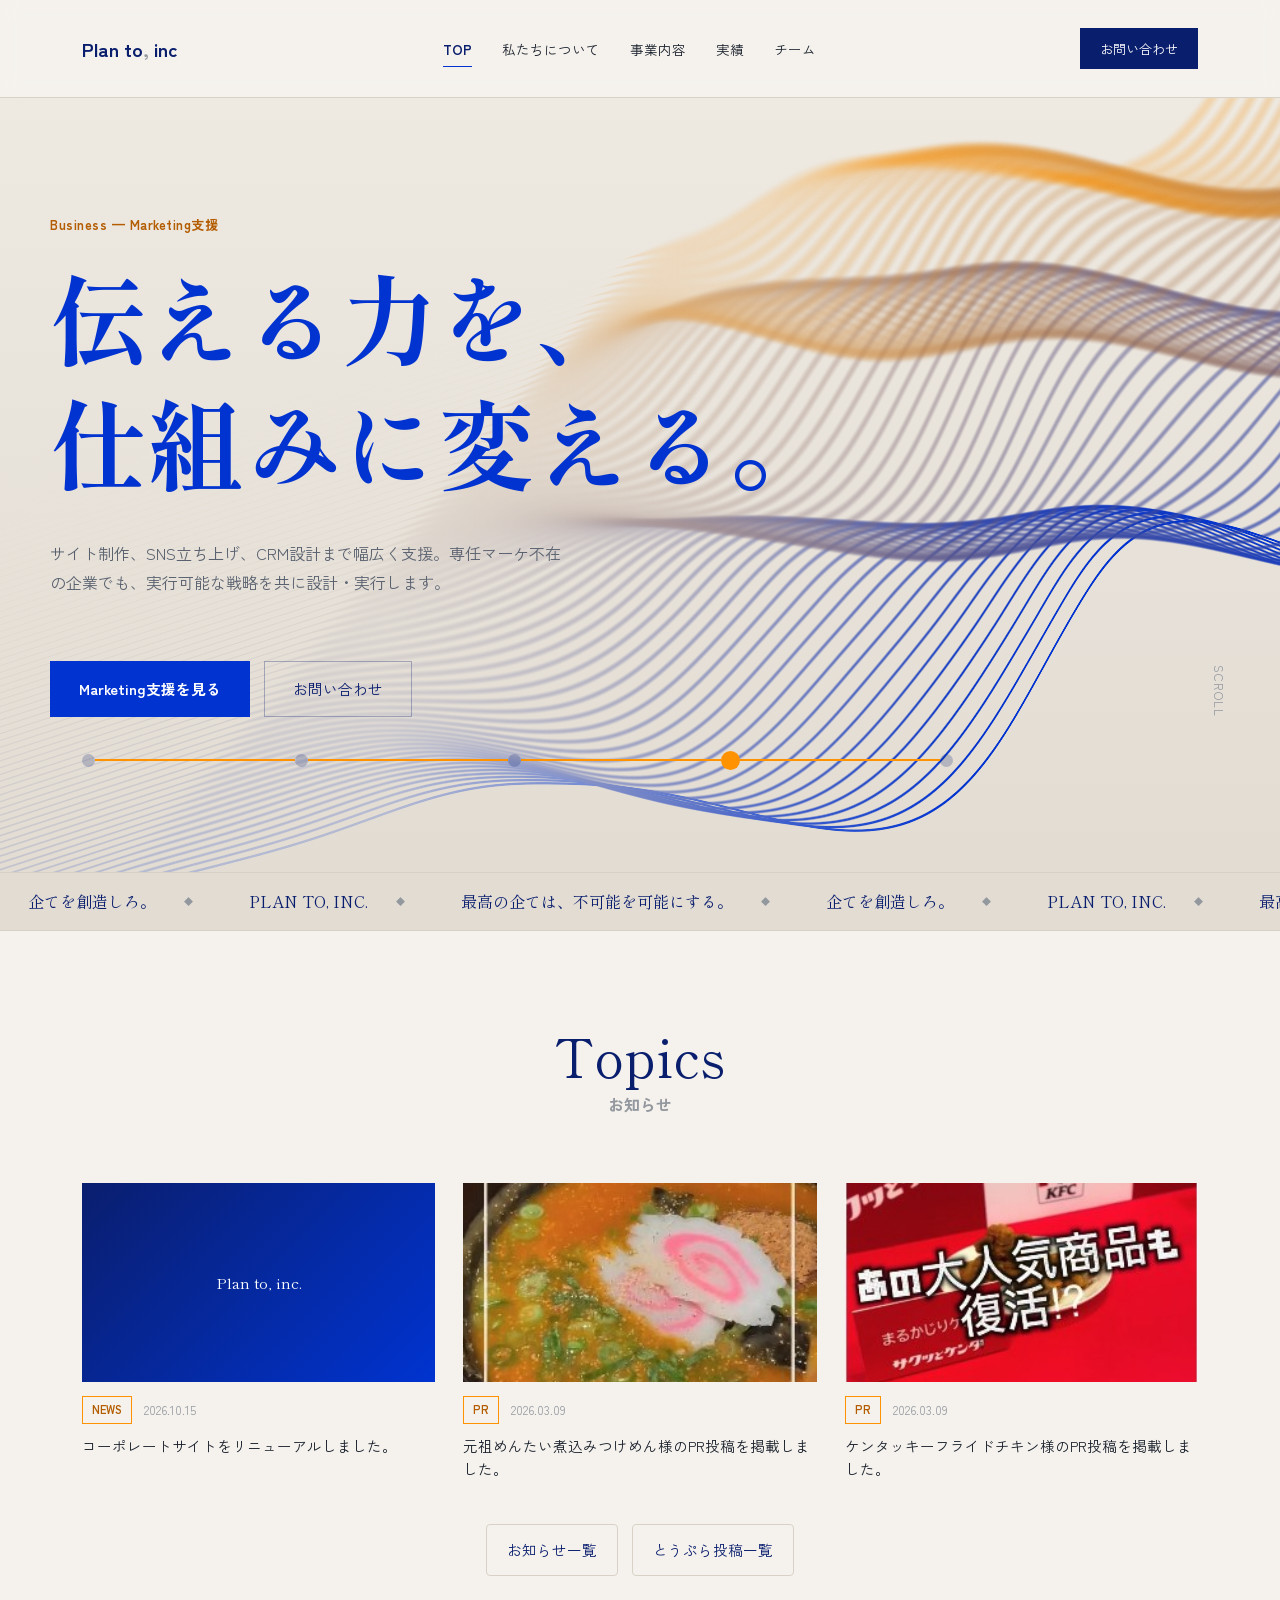
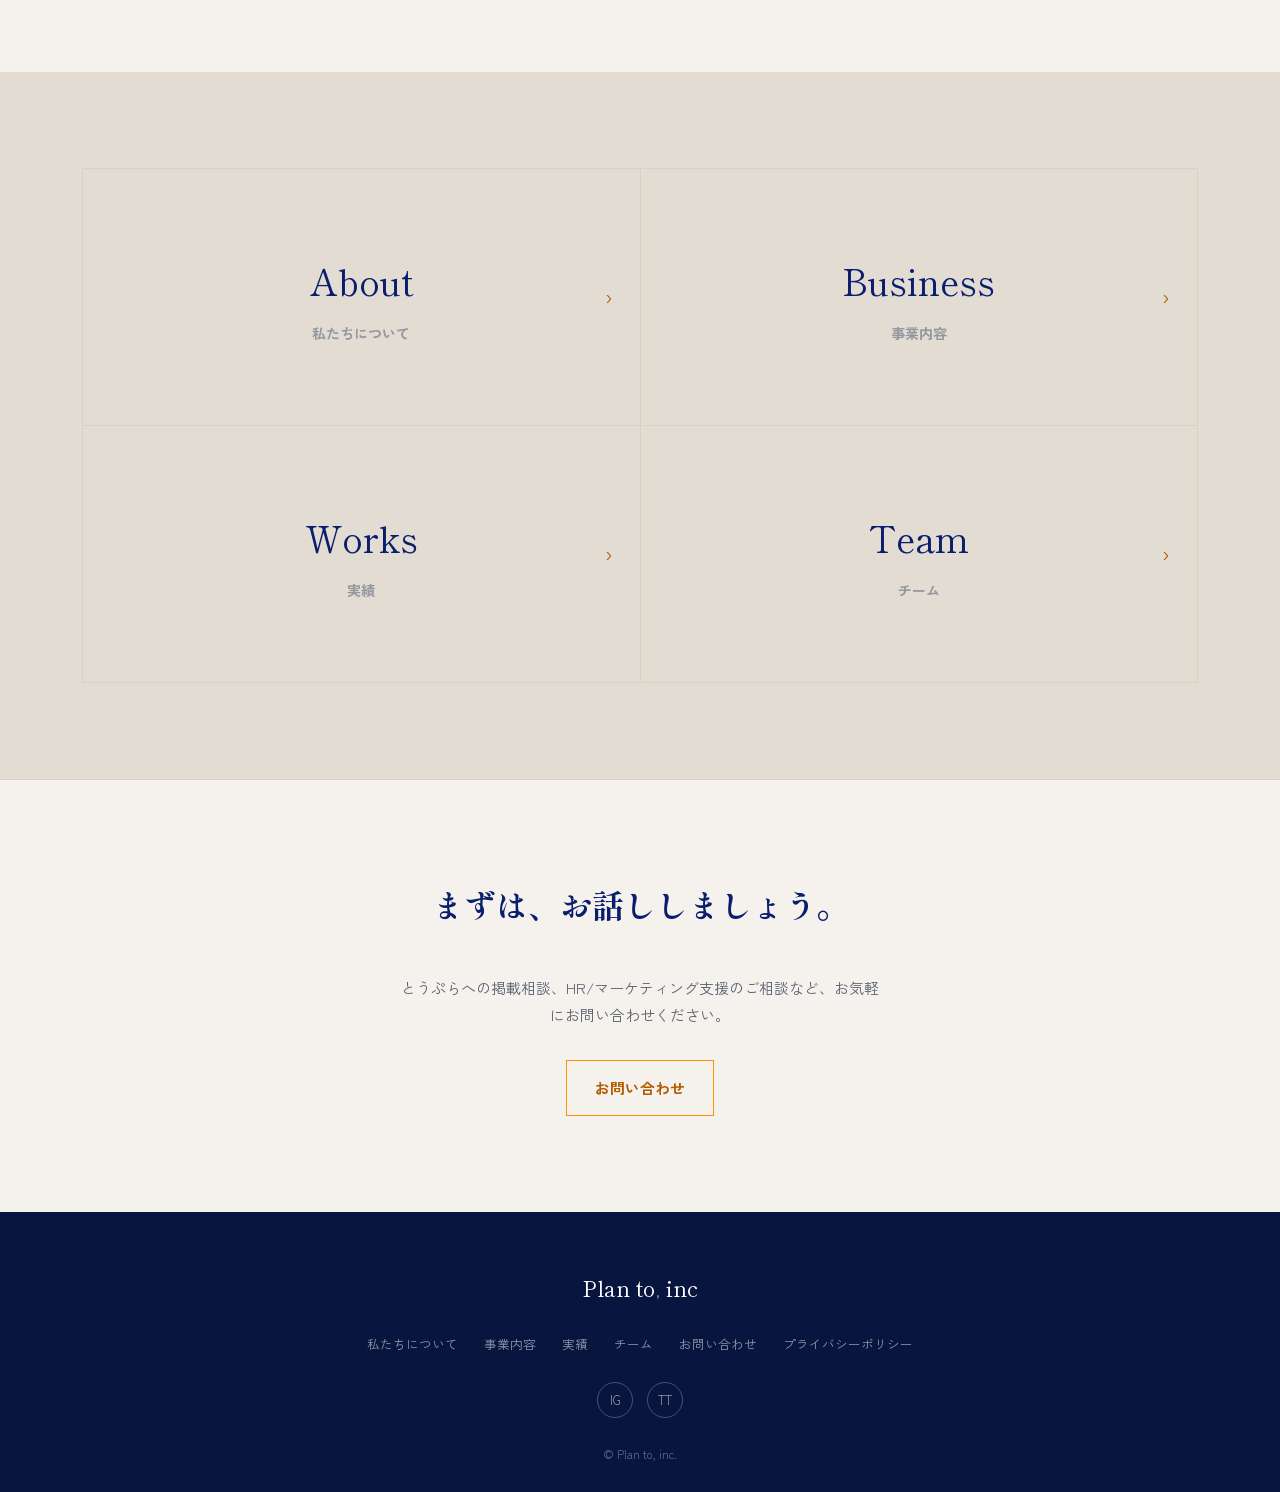
==== commit 617216da: "トップと各ページ上部の背景をグレージュに変更し、青の面積を減らす Co-Authored-By: Claude Opus 5.5 <noreply@anthropic.com>" ====
--- a/planto_hp_ver.1.0/index.html
+++ b/planto_hp_ver.1.0/index.html
@@ -28,7 +28,7 @@
 </header>
 
 <section class="hero">
-        <canvas class="hero-threads" data-color="#4D7BFF" data-accent="#FE9200" aria-hidden="true"></canvas>
+        <canvas class="hero-threads" data-color="#0033D0" data-accent="#FE9200" aria-hidden="true"></canvas>
         <div class="hero-inner">
       <p class="hero-eyebrow" id="heroEyebrow">Plan to, inc.</p>
       <h1 id="heroHeadline">
--- a/planto_hp_ver.1.0/styles.css
+++ b/planto_hp_ver.1.0/styles.css
@@ -14,7 +14,7 @@
 
 
 /* ---------- Header ---------- */
-header{ position:sticky; top:37px; z-index:50; background:rgba(245,242,237,.85); backdrop-filter:blur(10px); border-bottom:1px solid var(--line); }
+header{ position:sticky; top:0; z-index:50; background:rgba(245,242,237,.85); backdrop-filter:blur(10px); border-bottom:1px solid var(--line); }
 .nav{ display:flex; align-items:center; justify-content:space-between; padding:28px 32px; max-width:var(--maxw); margin:0 auto; }
 .brand{ font-size:19px; font-weight:700; color:var(--navy-deep); }
 .brand span{ color:var(--body-light); }
@@ -137,7 +137,8 @@
 }
 
 /* ---------- Teaser links (TOP page) ---------- */
-.teaser-grid{ display:grid; grid-template-columns:repeat(2,1fr); border-top:1px solid var(--line); border-left:1px solid var(--line); }
+.teaser-grid{ display:grid; grid-template-columns:repeat(2,minmax(0,1fr)); border-top:1px solid var(--line); border-left:1px solid var(--line); }
+.teaser-grid-3{ grid-template-columns:repeat(3,minmax(0,1fr)); }
 .teaser-box{ border-right:1px solid var(--line); border-bottom:1px solid var(--line); position:relative; transition:background .2s ease; cursor:pointer;
   aspect-ratio:2.17/1; display:flex; flex-direction:column; align-items:center; justify-content:center; text-align:center; padding:28px; }
 .teaser-box:hover{ background:rgba(0,51,208,.05); }
@@ -238,7 +239,8 @@
 .foot-copy{ color:rgba(255,255,255,.35); font-size:11.5px; }
 
 @media (max-width:900px){
-  .nav-links, .nav-cta{ display:none; }
+  .nav-cta{ display:none; }
+  .case-cards{ grid-template-columns:1fr; gap:24px; }
   .nav-toggle{ display:block; }
   .hero{ min-height:auto; padding:80px 24px 64px; }
   .hero-motif, .mini-motif{ display:none; }
@@ -251,6 +253,7 @@
   .sec{ padding:64px 0; }
   .scroll-cue{ display:none; }
   .teaser-grid{ grid-template-columns:1fr; }
+  .topic-cards{ grid-template-columns:repeat(2,minmax(0,1fr)); gap:24px; }
 }
 
 /* ---------- Topics list page ---------- */
@@ -296,3 +299,48 @@
 @media (prefers-reduced-motion:reduce){ .logo-loop-track{ animation:none; } .logo-loop{ -webkit-mask-image:none; mask-image:none; } .logo-loop-list[aria-hidden]{ display:none; } .logo-loop-list{ flex-wrap:wrap; } }
 .hero-threads{ -webkit-mask-image:linear-gradient(90deg,rgba(0,0,0,.2) 0%,rgba(0,0,0,.2) 30%,#000 75%); mask-image:linear-gradient(90deg,rgba(0,0,0,.2) 0%,rgba(0,0,0,.2) 30%,#000 75%); }
 @media (max-width:900px){ .hero-threads{ opacity:.45; -webkit-mask-image:none; mask-image:none; } }
+@media (max-width:600px){ .topic-cards{ grid-template-columns:1fr; gap:32px; } }
+
+/* ---------- Mobile menu ---------- */
+.nav-links-cta{ display:none; }
+@media (max-width:900px){
+  .nav{ padding:16px 24px; }
+  .brand{ position:relative; z-index:60; transition:color .3s ease; }
+  .nav-toggle{ display:flex; flex-direction:column; justify-content:center; align-items:center; width:44px; height:44px; margin-right:-10px; padding:0; cursor:pointer; position:relative; z-index:60; }
+  .nav-toggle span{ width:22px; margin:3px 0; transition:transform .3s ease, opacity .2s ease, background .3s ease; }
+  .nav-links{ position:fixed; inset:0; z-index:55; display:flex; flex-direction:column; justify-content:center; gap:0; padding:96px 32px 48px; background:var(--navy-deep); font-size:inherit; opacity:0; visibility:hidden; transition:opacity .3s ease, visibility .3s; overflow-y:auto; }
+  .nav-links a{ font-family:"Shippori Mincho",serif; font-size:24px; color:#fff; padding:16px 0; border-bottom:1px solid rgba(255,255,255,.14); transform:translateY(12px); opacity:0; transition:transform .4s ease, opacity .4s ease; }
+  .nav-links a::after{ display:none; }
+  .nav-links a.active{ color:var(--gold); }
+  .nav-links .nav-links-cta{ display:block; margin-top:32px; padding:16px; border:none; background:var(--gold); color:var(--navy-deep); font-family:"Zen Kaku Gothic New",sans-serif; font-size:15px; font-weight:700; text-align:center; }
+  body.menu-open{ overflow:hidden; }
+  body.menu-open header{ -webkit-backdrop-filter:none; backdrop-filter:none; background:transparent; border-bottom-color:transparent; }
+  body.menu-open .nav-links{ opacity:1; visibility:visible; }
+  body.menu-open .nav-links a{ transform:none; opacity:1; }
+  body.menu-open .nav-links a:nth-child(2){ transition-delay:.04s; } body.menu-open .nav-links a:nth-child(3){ transition-delay:.08s; }
+  body.menu-open .nav-links a:nth-child(4){ transition-delay:.12s; } body.menu-open .nav-links a:nth-child(5){ transition-delay:.16s; }
+  body.menu-open .nav-links a:nth-child(6){ transition-delay:.2s; }
+  body.menu-open .brand{ color:#fff; }
+  body.menu-open .nav-toggle span{ background:#fff; }
+  body.menu-open .nav-toggle span:nth-child(1){ transform:translateY(8px) rotate(45deg); }
+  body.menu-open .nav-toggle span:nth-child(2){ opacity:0; }
+  body.menu-open .nav-toggle span:nth-child(3){ transform:translateY(-8px) rotate(-45deg); }
+}
+@media (max-width:900px) and (prefers-reduced-motion:reduce){ .nav-links, .nav-links a, .nav-toggle span{ transition:none; } }
+
+/* ---------- Light hero (greige) ---------- */
+.hero{ background:linear-gradient(180deg,#EEE9E1 0%,var(--bg-alt) 100%); color:var(--navy); }
+.hero h1{ color:var(--navy); }
+.hero-eyebrow{ color:var(--gold-deep); }
+.hero-sub{ color:var(--body); }
+.hero .btn-primary{ background:var(--navy); border-color:var(--navy); color:#fff; }
+.hero .btn-primary:hover{ background:var(--gold); border-color:var(--gold); color:var(--navy-deep); }
+.hero .btn-ghost{ border-color:rgba(10,30,110,.3); color:var(--navy-deep); }
+.hero .btn-ghost:hover{ border-color:var(--navy-deep); }
+.hero-node-dot{ background:rgba(10,30,110,.22); }
+.hero-line-track{ background:rgba(10,30,110,.14); }
+.scroll-cue{ color:var(--body-light); }
+.hero-threads{ opacity:1; }
+@media (max-width:900px){ .hero-threads{ opacity:.35; } }
+.mini-hero{ background:linear-gradient(180deg,#EEE9E1 0%,var(--bg-alt) 100%); color:var(--navy); }
+.mini-hero .eyebrow{ color:var(--gold-deep); }
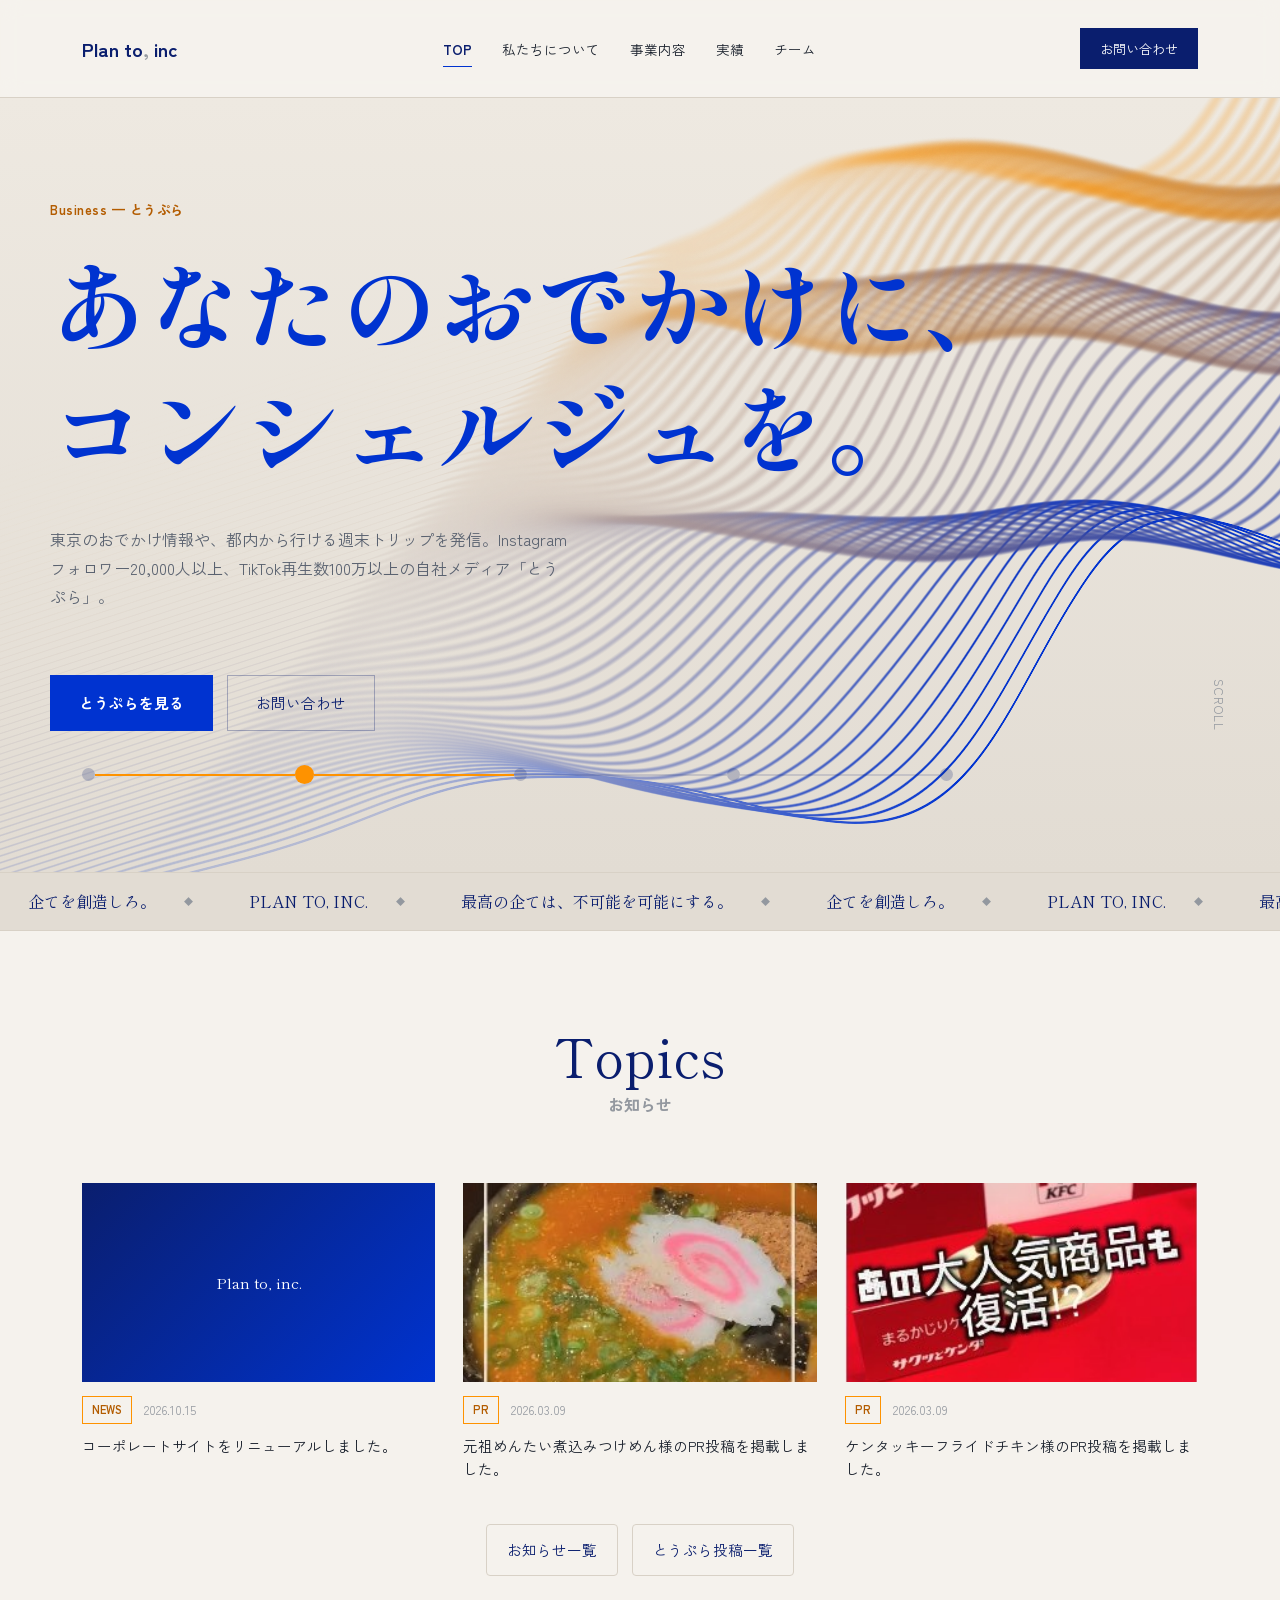
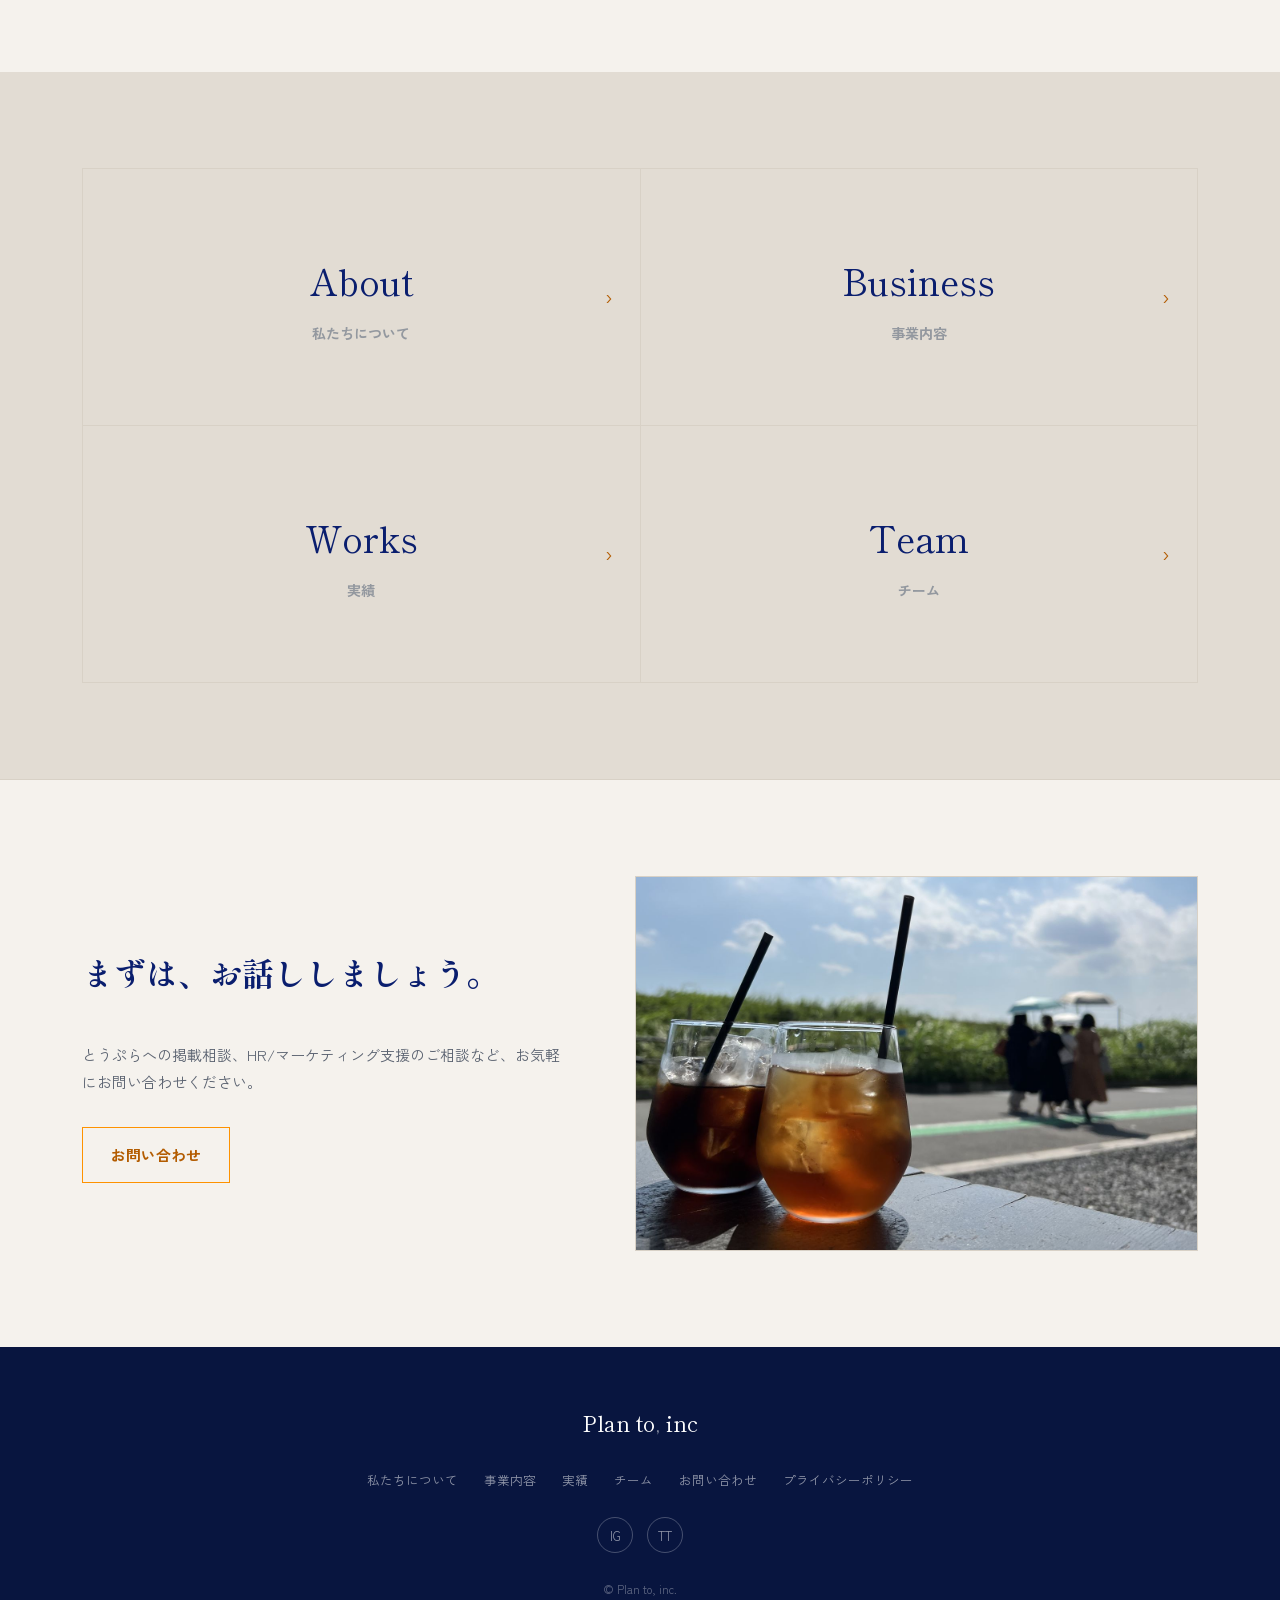
==== commit d6e62486: "自前の写真を追加（事業内容・私たちについて・トップ） - 事業内容のとうぷら枠とHR枠のUnsplash画像を自前の写真に差し替え - とうぷらの下に3枚並びの写真枠を追加 - 私たちについての冒頭と" ====
--- a/planto_hp_ver.1.0/index.html
+++ b/planto_hp_ver.1.0/index.html
@@ -90,11 +90,14 @@
     </div>
   </section>
 
-  <section class="sec" style="text-align:center; border-top:1px solid var(--line);">
-    <div class="wrap">
+  <section class="sec talk-sec">
+    <div class="wrap talk-grid">
+      <div class="talk-copy">
       <h2>まずは、お話ししましょう。</h2>
-      <p style="color:var(--body); font-size:15px; max-width:480px; margin:0 auto 32px;">とうぷらへの掲載相談、HR/マーケティング支援のご相談など、お気軽にお問い合わせください。</p>
+      <p>とうぷらへの掲載相談、HR/マーケティング支援のご相談など、お気軽にお問い合わせください。</p>
       <a class="btn btn-primary" href="contact.html">お問い合わせ</a>
+      </div>
+      <figure class="talk-photo"><img src="assets/home-talk.jpg" alt="川沿いのテーブルに並ぶ2杯のアイスドリンク" width="1400" height="933" loading="lazy"></figure>
     </div>
   </section>
 
--- a/planto_hp_ver.1.0/styles.css
+++ b/planto_hp_ver.1.0/styles.css
@@ -344,3 +344,39 @@
 @media (max-width:900px){ .hero-threads{ opacity:.35; } }
 .mini-hero{ background:linear-gradient(180deg,#EEE9E1 0%,var(--bg-alt) 100%); color:var(--navy); }
 .mini-hero .eyebrow{ color:var(--gold-deep); }
+
+/* ---------- Photos: about statement / home closing ---------- */
+.statement-photo, .talk-photo{ margin:0; overflow:hidden; border:1px solid var(--line); }
+.statement-photo img, .talk-photo img{ width:100%; height:100%; object-fit:cover; display:block; }
+.statement-split{ text-align:left; }
+.statement-grid{ display:grid; grid-template-columns:1.35fr 1fr; gap:72px; align-items:center; }
+.statement-split blockquote{ margin:0; font-size:clamp(18px,2.2vw,28px); }
+.statement-split .lead, .statement-split .lead.lead-wide{ max-width:none; margin-left:0; margin-right:0; }
+.statement-split br{ display:none; }
+.statement-photo{ aspect-ratio:3/4; }
+.talk-sec{ border-top:1px solid var(--line); }
+.talk-grid{ display:grid; grid-template-columns:1fr 1.15fr; gap:64px; align-items:center; }
+.talk-copy h2{ margin-top:0; }
+.talk-copy p{ color:var(--body); font-size:15px; margin:0 0 32px; }
+.talk-photo{ aspect-ratio:3/2; }
+@media (max-width:900px){
+  .statement-grid, .talk-grid{ grid-template-columns:1fr; gap:36px; }
+  .statement-photo{ order:-1; aspect-ratio:4/3; }
+  .statement-photo img{ object-position:50% 72%; }
+  .talk-copy{ text-align:center; }
+  .talk-photo{ order:-1; }
+}
+
+/* ---------- Photos: toupla gallery / about ride ---------- */
+.biz-gallery{ display:grid; grid-template-columns:repeat(3,1fr); gap:20px; margin-top:56px; }
+.biz-gallery figure{ margin:0; aspect-ratio:1/1; overflow:hidden; border:1px solid var(--line); }
+.biz-gallery img{ width:100%; height:100%; object-fit:cover; display:block; }
+.mvv-grid{ display:grid; grid-template-columns:1.5fr 1fr; gap:72px; align-items:start; }
+.mvv-grid br{ display:none; }
+.mvv-photo{ margin:0; aspect-ratio:3/4; overflow:hidden; border:1px solid var(--line); position:sticky; top:120px; }
+.mvv-photo img{ width:100%; height:100%; object-fit:cover; display:block; }
+@media (max-width:900px){
+  .mvv-grid{ grid-template-columns:1fr; gap:36px; }
+  .mvv-photo{ position:static; }
+}
+@media (max-width:600px){ .biz-gallery{ grid-template-columns:1fr; } }
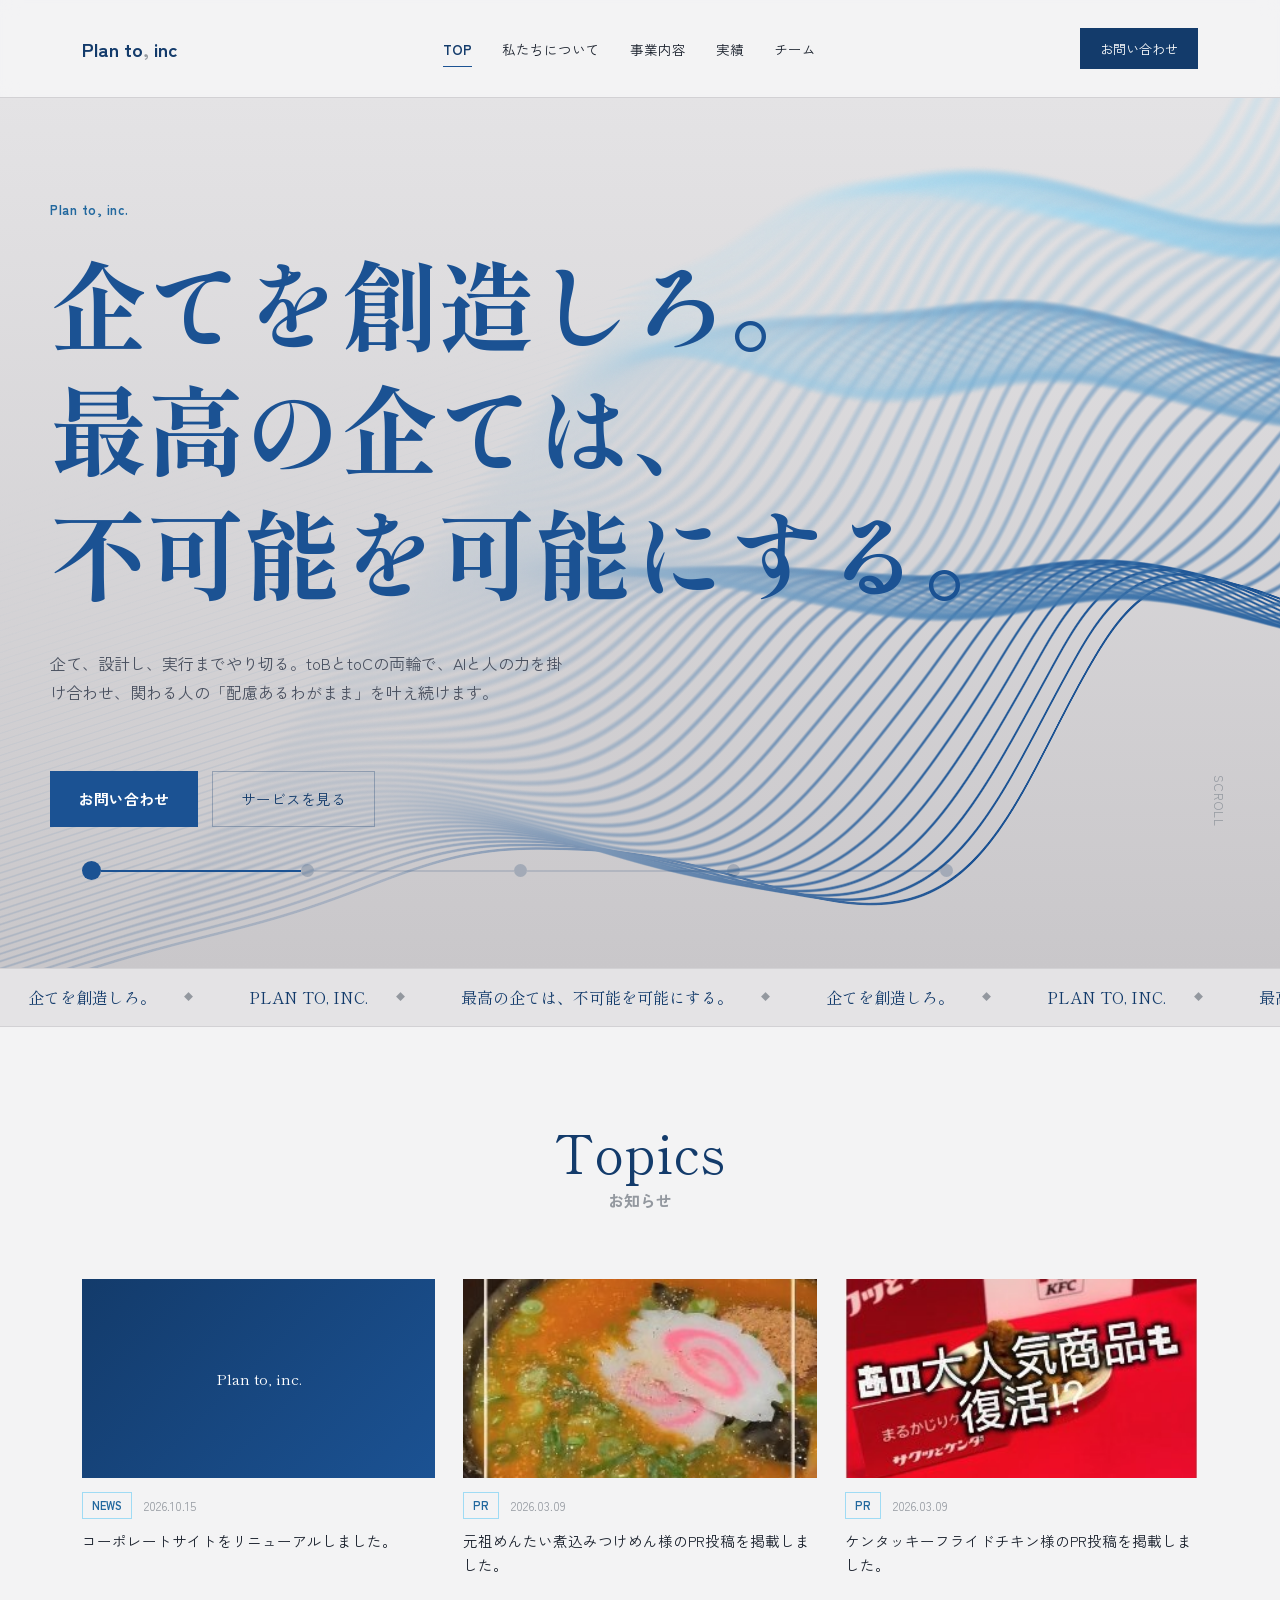
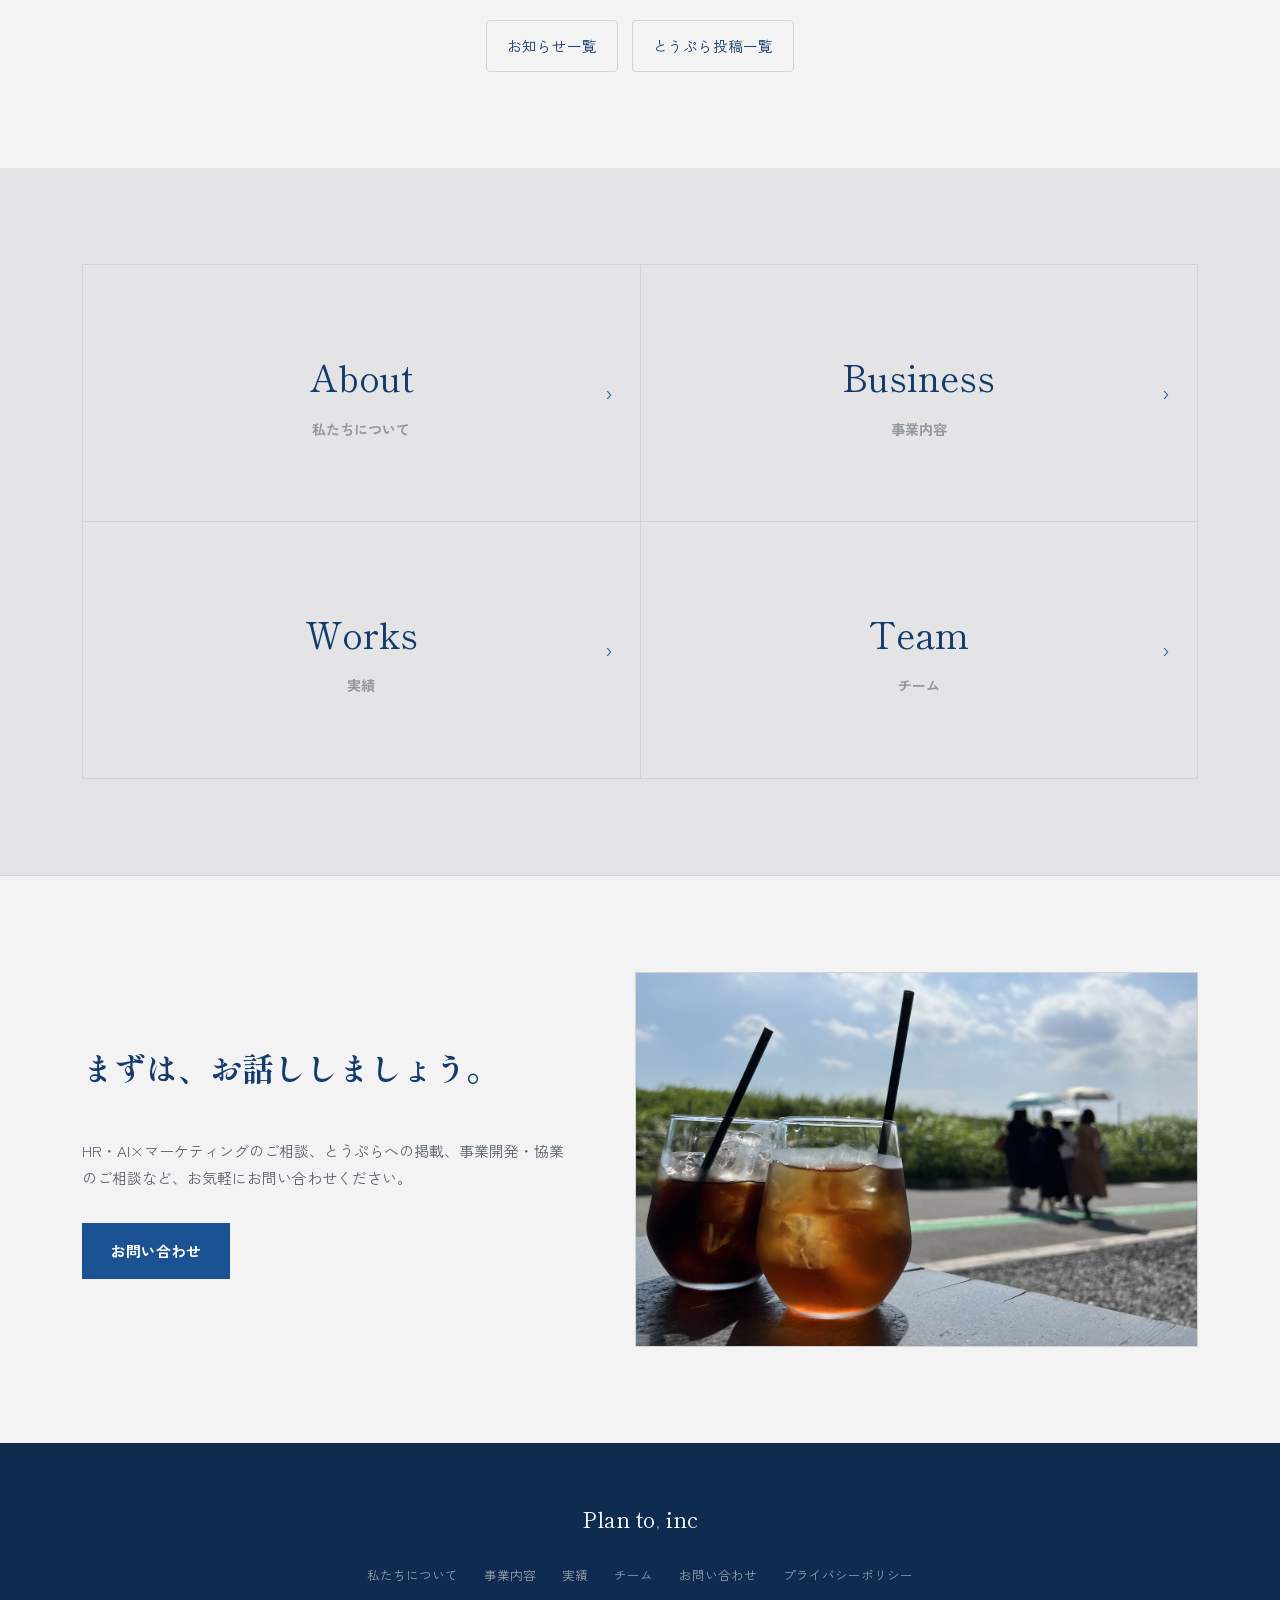
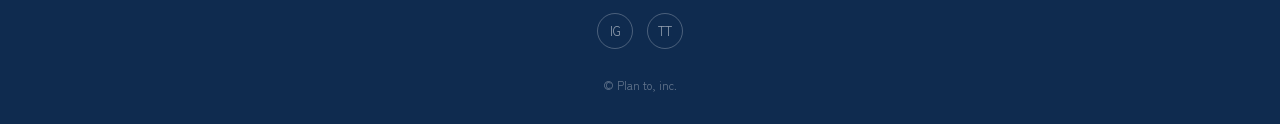
==== commit 13b0f249: "経営方針V3に合わせて内容を更新し、配色をグレー×ブルーに変更 - 私たちについて：社名の想い、新MVV（Value 4指針）、会社概要の事業内容 - 事業内容：4事業（HR／AI×Marketing" ====
--- a/planto_hp_ver.1.0/index.html
+++ b/planto_hp_ver.1.0/index.html
@@ -28,7 +28,7 @@
 </header>
 
 <section class="hero">
-        <canvas class="hero-threads" data-color="#0033D0" data-accent="#FE9200" aria-hidden="true"></canvas>
+        <canvas class="hero-threads" data-color="#1B5293" data-accent="#9FDBF4" aria-hidden="true"></canvas>
         <div class="hero-inner">
       <p class="hero-eyebrow" id="heroEyebrow">Plan to, inc.</p>
       <h1 id="heroHeadline">
@@ -36,7 +36,7 @@
         <span class="hero-line"><span class="l l2">最高の企ては、</span></span>
         <span class="hero-line"><span class="l l3">不可能を可能にする。</span></span>
       </h1>
-      <p class="hero-sub" id="heroSub">企業やブランド、サービスの「想い」を計画に変え、形にして届ける。戦略設計から運用まで伴走する、企画・支援・プロデュースのプロ集団。</p>
+      <p class="hero-sub" id="heroSub">企て、設計し、実行までやり切る。toBとtoCの両輪で、AIと人の力を掛け合わせ、関わる人の「配慮あるわがまま」を叶え続けます。</p>
     </div>
     <div class="hero-bottom">
       <div style="display:flex; gap:14px; flex-wrap:wrap;">
@@ -57,7 +57,7 @@
       <div class="sec-title"><span class="eng">Topics</span><span class="jp">お知らせ</span></div>
       <div class="topic-cards">
         <div class="topic-card">
-          <div class="thumb" style="background:linear-gradient(135deg,#0A1E6E,#0033D0);">Plan to, inc.</div>
+          <div class="thumb" style="background:linear-gradient(135deg,#133B6B,#1B5293);">Plan to, inc.</div>
           <div class="meta"><span class="badge">NEWS</span><span class="date">2026.10.15</span></div>
           <p class="ttl">コーポレートサイトをリニューアルしました。</p>
         </div>
@@ -82,8 +82,8 @@
   <section class="sec sec-alt">
     <div class="wrap">
       <div class="teaser-grid">
-        <a class="teaser-box" href="about.html"><span class="eng">About</span><span class="jp">私たちについて</span><p>「関わった人々へ、経験を価値として還元したい」という創業の原点と、Mission / Vision / Value。</p><span class="arrow">›</span></a>
-        <a class="teaser-box" href="business.html"><span class="eng">Business</span><span class="jp">事業内容</span><p>自社メディア「とうぷら」を軸に、HR支援・Marketing支援の3事業を展開しています。</p><span class="arrow">›</span></a>
+        <a class="teaser-box" href="about.html"><span class="eng">About</span><span class="jp">私たちについて</span><p>社名「Plan to」に込めた想いと、Mission / Vision / Value。</p><span class="arrow">›</span></a>
+        <a class="teaser-box" href="business.html"><span class="eng">Business</span><span class="jp">事業内容</span><p>HR、AI×マーケティング、メディア「とうぷら」、事業開発。toBとtoCの両輪で4つの事業を展開しています。</p><span class="arrow">›</span></a>
         <a class="teaser-box" href="works.html"><span class="eng">Works</span><span class="jp">実績</span><p>ANA Gran Whale、エアトリ、teamLabなど、多様な企業様のPR・Web・SNS支援実績。</p><span class="arrow">›</span></a>
         <a class="teaser-box" href="team.html"><span class="eng">Team</span><span class="jp">チーム</span><p>HRとマーケティング、それぞれの領域で事業を創ってきた2人の経営メンバー。</p><span class="arrow">›</span></a>
       </div>
@@ -94,7 +94,7 @@
     <div class="wrap talk-grid">
       <div class="talk-copy">
       <h2>まずは、お話ししましょう。</h2>
-      <p>とうぷらへの掲載相談、HR/マーケティング支援のご相談など、お気軽にお問い合わせください。</p>
+      <p>HR・AI×マーケティングのご相談、とうぷらへの掲載、事業開発・協業のご相談など、お気軽にお問い合わせください。</p>
       <a class="btn btn-primary" href="contact.html">お問い合わせ</a>
       </div>
       <figure class="talk-photo"><img src="assets/home-talk.jpg" alt="川沿いのテーブルに並ぶ2杯のアイスドリンク" width="1400" height="933" loading="lazy"></figure>
@@ -117,20 +117,20 @@
 var HERO_VARIANTS = [
   { eyebrow:"Plan to, inc.",
     lines:["企てを創造しろ。","最高の企ては、","不可能を可能にする。"],
-    sub:"企業やブランド、サービスの「想い」を計画に変え、形にして届ける。戦略設計から運用まで伴走する、企画・支援・プロデュースのプロ集団。",
+    sub:"企て、設計し、実行までやり切る。toBとtoCの両輪で、AIと人の力を掛け合わせ、関わる人の「配慮あるわがまま」を叶え続けます。",
     primary:{label:"お問い合わせ", goto:"contact"}, secondary:{label:"サービスを見る", goto:"business"} },
   { eyebrow:"Business — とうぷら",
     lines:["あなたのおでかけに、","コンシェルジュを。"],
     sub:"東京のおでかけ情報や、都内から行ける週末トリップを発信。Instagramフォロワー20,000人以上、TikTok再生数100万以上の自社メディア「とうぷら」。",
     primary:{label:"とうぷらを見る", goto:"business"}, secondary:{label:"お問い合わせ", goto:"contact"} },
-  { eyebrow:"Business — HR支援",
+  { eyebrow:"Business — HR",
     lines:["組織の「できない」を、","「できる」に変える。"],
-    sub:"組織戦略から採用支援までを一気通貫でご支援。30〜100名規模のスタートアップから大手企業まで、幅広い組織課題を解決してきました。",
-    primary:{label:"HR支援を見る", goto:"business"}, secondary:{label:"お問い合わせ", goto:"contact"} },
-  { eyebrow:"Business — Marketing支援",
+    sub:"採用支援から業務設計、AI×人のハイブリッドな組織づくりまで一気通貫でご支援。30〜100名規模のスタートアップから大手企業まで、幅広い組織課題を解決してきました。",
+    primary:{label:"HR事業を見る", goto:"business"}, secondary:{label:"お問い合わせ", goto:"contact"} },
+  { eyebrow:"Business — AI × Marketing",
     lines:["伝える力を、","仕組みに変える。"],
-    sub:"サイト制作、SNS立ち上げ、CRM設計まで幅広く支援。専任マーケ不在の企業でも、実行可能な戦略を共に設計・実行します。",
-    primary:{label:"Marketing支援を見る", goto:"business"}, secondary:{label:"お問い合わせ", goto:"contact"} },
+    sub:"SNS運用の自動化から、コンサルティング・運用伴走、サイトやCRMの設計まで。とうぷらで磨いたSNSとAIのノウハウで、企業の集客と採用広報を加速させます。",
+    primary:{label:"AI×マーケティングを見る", goto:"business"}, secondary:{label:"お問い合わせ", goto:"contact"} },
   { eyebrow:"Works",
     lines:["伝わる企みは、","結果になる。"],
     sub:"ANA Gran Whale、エアトリ、teamLabなど。とうぷらのPR投稿からWeb・SNS支援まで、多様な企業様をご支援してきました。",
--- a/planto_hp_ver.1.0/styles.css
+++ b/planto_hp_ver.1.0/styles.css
@@ -1,7 +1,7 @@
 :root{
-  --navy:#0033D0; --navy-deep:#0A1E6E; --ink:#181F2B; --body:#5A6270; --body-light:#93989F;
-  --gold:#FE9200; --gold-hover:#FFA733; --gold-deep:#B35C00;
-  --bg:#F5F2ED; --bg-alt:#E2DCD3; --line:#D8D1C6; --line-dark:rgba(255,255,255,.12); --maxw:1180px;
+  --navy:#1B5293; --navy-deep:#133B6B; --ink:#181F2B; --body:#5A6270; --body-light:#93989F;
+  --gold:#9FDBF4; --gold-hover:#BEE7F8; --gold-deep:#22689E; --gray:#B0AEB1;
+  --bg:#F3F3F4; --bg-alt:#E4E3E5; --line:#D2D1D4; --line-dark:rgba(255,255,255,.12); --maxw:1180px;
 }
 *{box-sizing:border-box;}
 html{scroll-behavior:smooth;}
@@ -14,7 +14,7 @@
 
 
 /* ---------- Header ---------- */
-header{ position:sticky; top:0; z-index:50; background:rgba(245,242,237,.85); backdrop-filter:blur(10px); border-bottom:1px solid var(--line); }
+header{ position:sticky; top:0; z-index:50; background:rgba(243,243,244,.85); backdrop-filter:blur(10px); border-bottom:1px solid var(--line); }
 .nav{ display:flex; align-items:center; justify-content:space-between; padding:28px 32px; max-width:var(--maxw); margin:0 auto; }
 .brand{ font-size:19px; font-weight:700; color:var(--navy-deep); }
 .brand span{ color:var(--body-light); }
@@ -32,7 +32,7 @@
 .hero{ background:var(--navy-deep); color:#fff; min-height:86vh; display:flex; flex-direction:column; justify-content:center; padding:100px 32px 80px; position:relative; overflow:hidden; }
 .hero-fx{ position:absolute; border-radius:50%; filter:blur(70px); pointer-events:none; z-index:0; animation:fxBreathe 7s ease-in-out infinite; }
 .hero-fx.a{ width:360px; height:360px; background:var(--gold); opacity:.16; top:-80px; right:8%; }
-.hero-fx.b{ width:260px; height:260px; background:#0033D0; opacity:.35; bottom:-60px; right:26%; animation-delay:-3s; }
+.hero-fx.b{ width:260px; height:260px; background:#1B5293; opacity:.35; bottom:-60px; right:26%; animation-delay:-3s; }
 @keyframes fxBreathe{ 0%,100%{ transform:scale(1); } 50%{ transform:scale(1.12); } }
 @media (prefers-reduced-motion:reduce){ .hero-fx{ animation:none; } }
 .hero-eyebrow{ font-size:13px; color:var(--gold); font-weight:700; letter-spacing:.04em; margin:0 0 18px; position:relative; z-index:2; }
@@ -116,8 +116,8 @@
 .biz-stats{ font-size:13.5px; color:var(--body-light); margin-bottom:14px; }
 .b-link{ font-size:14px; font-weight:700; color:var(--navy-deep); border-bottom:1px solid var(--navy-deep); padding-bottom:2px; width:fit-content; display:inline-block; cursor:pointer; }
 .btn{ display:inline-flex; align-items:center; gap:8px; font-size:14.5px; padding:14px 28px; transition:all .2s ease; border:1px solid transparent; cursor:pointer; font-family:inherit; }
-.btn-primary{ background:transparent; color:var(--gold-deep); font-weight:700; border:1.5px solid var(--gold); }
-.btn-primary:hover{ background:var(--gold); color:var(--navy-deep); }
+.btn-primary{ background:var(--navy); color:#fff; font-weight:700; border:1.5px solid var(--navy); }
+.btn-primary:hover{ background:var(--gold); border-color:var(--gold); color:var(--navy-deep); }
 .btn-ghost{ border-color:rgba(255,255,255,.35); color:#fff; background:none; }
 .btn-ghost:hover{ border-color:#fff; }
 .btn-outline-dark{ border:1px solid var(--line); border-radius:4px; color:var(--navy-deep); background:none; font-size:14.5px; padding:12px 20px; }
@@ -139,9 +139,12 @@
 /* ---------- Teaser links (TOP page) ---------- */
 .teaser-grid{ display:grid; grid-template-columns:repeat(2,minmax(0,1fr)); border-top:1px solid var(--line); border-left:1px solid var(--line); }
 .teaser-grid-3{ grid-template-columns:repeat(3,minmax(0,1fr)); }
+.teaser-grid-4{ grid-template-columns:repeat(4,minmax(0,1fr)); }
+.teaser-grid-4 .teaser-box{ aspect-ratio:auto; min-height:150px; padding:28px 20px; }
+.teaser-grid-4 .jp{ font-size:12.5px; }
 .teaser-box{ border-right:1px solid var(--line); border-bottom:1px solid var(--line); position:relative; transition:background .2s ease; cursor:pointer;
   aspect-ratio:2.17/1; display:flex; flex-direction:column; align-items:center; justify-content:center; text-align:center; padding:28px; }
-.teaser-box:hover{ background:rgba(0,51,208,.05); }
+.teaser-box:hover{ background:rgba(27,82,147,.06); }
 .teaser-box .eng{ font-family:"Shippori Mincho",serif; font-weight:400; font-size:36px; color:var(--navy-deep); margin:0 0 8px; display:block; }
 .teaser-box .jp{ font-size:14px; color:var(--body-light); font-weight:700; margin:0; display:block; }
 .teaser-box p{ display:none; }
@@ -227,7 +230,7 @@
 .pager{ font-family:"Shippori Mincho",serif; font-size:13px; color:var(--body-light); letter-spacing:.05em; margin-bottom:10px; }
 .biz-row.alt .pager{ color:var(--body-light); }
 
-footer{ background:#08153F; color:rgba(255,255,255,.55); padding:56px 0 28px; font-size:12.5px; }
+footer{ background:#0F2B4F; color:rgba(255,255,255,.55); padding:56px 0 28px; font-size:12.5px; }
 .foot-row{ display:flex; flex-direction:column; align-items:center; gap:26px; text-align:center; }
 .foot-logo{ font-family:"Shippori Mincho",serif; font-size:22px; color:#fff; }
 .foot-logo span{ color:rgba(255,255,255,.5); }
@@ -328,21 +331,22 @@
 }
 @media (max-width:900px) and (prefers-reduced-motion:reduce){ .nav-links, .nav-links a, .nav-toggle span{ transition:none; } }
 
-/* ---------- Light hero (greige) ---------- */
-.hero{ background:linear-gradient(180deg,#EEE9E1 0%,var(--bg-alt) 100%); color:var(--navy); }
+/* ---------- Light hero (gray) ---------- */
+.hero{ background:linear-gradient(180deg,#E4E3E5 0%,#C9C7CA 100%); color:var(--navy); }
 .hero h1{ color:var(--navy); }
 .hero-eyebrow{ color:var(--gold-deep); }
-.hero-sub{ color:var(--body); }
+.hero-sub{ color:#4A5160; }
+.hero .hero-node-dot.active, .hero .hero-line-fill{ background:var(--navy); }
 .hero .btn-primary{ background:var(--navy); border-color:var(--navy); color:#fff; }
 .hero .btn-primary:hover{ background:var(--gold); border-color:var(--gold); color:var(--navy-deep); }
-.hero .btn-ghost{ border-color:rgba(10,30,110,.3); color:var(--navy-deep); }
+.hero .btn-ghost{ border-color:rgba(19,59,107,.3); color:var(--navy-deep); }
 .hero .btn-ghost:hover{ border-color:var(--navy-deep); }
-.hero-node-dot{ background:rgba(10,30,110,.22); }
-.hero-line-track{ background:rgba(10,30,110,.14); }
+.hero-node-dot{ background:rgba(19,59,107,.22); }
+.hero-line-track{ background:rgba(19,59,107,.14); }
 .scroll-cue{ color:var(--body-light); }
 .hero-threads{ opacity:1; }
 @media (max-width:900px){ .hero-threads{ opacity:.35; } }
-.mini-hero{ background:linear-gradient(180deg,#EEE9E1 0%,var(--bg-alt) 100%); color:var(--navy); }
+.mini-hero{ background:linear-gradient(180deg,#E4E3E5 0%,#C9C7CA 100%); color:var(--navy); }
 .mini-hero .eyebrow{ color:var(--gold-deep); }
 
 /* ---------- Photos: about statement / home closing ---------- */
@@ -367,10 +371,7 @@
   .talk-photo{ order:-1; }
 }
 
-/* ---------- Photos: toupla gallery / about ride ---------- */
-.biz-gallery{ display:grid; grid-template-columns:repeat(3,1fr); gap:20px; margin-top:56px; }
-.biz-gallery figure{ margin:0; aspect-ratio:1/1; overflow:hidden; border:1px solid var(--line); }
-.biz-gallery img{ width:100%; height:100%; object-fit:cover; display:block; }
+/* ---------- Photos: about ride ---------- */
 .mvv-grid{ display:grid; grid-template-columns:1.5fr 1fr; gap:72px; align-items:start; }
 .mvv-grid br{ display:none; }
 .mvv-photo{ margin:0; aspect-ratio:3/4; overflow:hidden; border:1px solid var(--line); position:sticky; top:120px; }
@@ -379,4 +380,29 @@
   .mvv-grid{ grid-template-columns:1fr; gap:36px; }
   .mvv-photo{ position:static; }
 }
-@media (max-width:600px){ .biz-gallery{ grid-template-columns:1fr; } }
+
+/* ---------- Company policy V3: name points / values / 4 businesses ---------- */
+.name-points{ margin:28px 0 0; display:grid; gap:18px; }
+.name-points div{ border-left:2px solid var(--gold); padding-left:18px; }
+.name-points dt{ font-family:"Shippori Mincho",serif; font-size:20px; font-weight:700; color:var(--navy-deep); margin-bottom:6px; }
+.name-points dd{ margin:0; font-size:14.5px; line-height:1.9; color:var(--body); }
+.statement-copy .lead + .name-points + .lead{ margin-top:28px; }
+.value-list{ list-style:none; margin:0; padding:0; counter-reset:v; display:grid; gap:34px; }
+.value-list li{ counter-increment:v; position:relative; padding-left:46px; }
+.value-list li::before{ content:"0" counter(v); position:absolute; left:0; top:2px; font-family:"Shippori Mincho",serif; font-size:22px; color:var(--gold-deep); }
+.value-en{ display:block; font-size:12px; letter-spacing:.08em; color:var(--body-light); margin-bottom:6px; }
+.value-list h4{ font-family:"Shippori Mincho",serif; font-size:clamp(17px,1.9vw,21px); color:var(--navy-deep); margin:0 0 10px; line-height:1.6; }
+.value-list p{ font-size:14.5px; color:var(--body); margin:0; line-height:1.9; }
+.biz-intro{ max-width:820px; margin:0 auto 48px; font-size:15px; line-height:1.95; color:var(--body); text-align:center; }
+.biz-num{ font-family:"Shippori Mincho",serif; font-size:15px; color:var(--gold-deep); margin:0 0 6px; letter-spacing:.1em; }
+.biz-services{ margin:6px 0 28px; padding:0; list-style:none; display:grid; gap:8px; }
+.biz-services li{ font-size:14px; color:var(--ink); padding-left:18px; position:relative; line-height:1.7; }
+.biz-services li::before{ content:""; position:absolute; left:0; top:.75em; width:8px; height:1px; background:var(--gold); }
+.biz-image-type{ display:flex; align-items:center; justify-content:center; gap:10px; background:linear-gradient(135deg,var(--navy-deep),var(--navy)); color:#fff; }
+.biz-image-type .type-plan{ font-family:"Shippori Mincho",serif; font-size:clamp(40px,5vw,64px); font-weight:500; }
+.biz-image-type .type-dots{ font-family:"Shippori Mincho",serif; font-size:clamp(40px,5vw,64px); color:var(--gold); }
+@media (max-width:900px){
+  .teaser-grid-4{ grid-template-columns:repeat(2,minmax(0,1fr)); }
+  .biz-intro{ text-align:left; margin-bottom:36px; }
+}
+@media (max-width:600px){ .teaser-grid-4{ grid-template-columns:1fr; } .teaser-grid-4 .teaser-box{ min-height:110px; } }
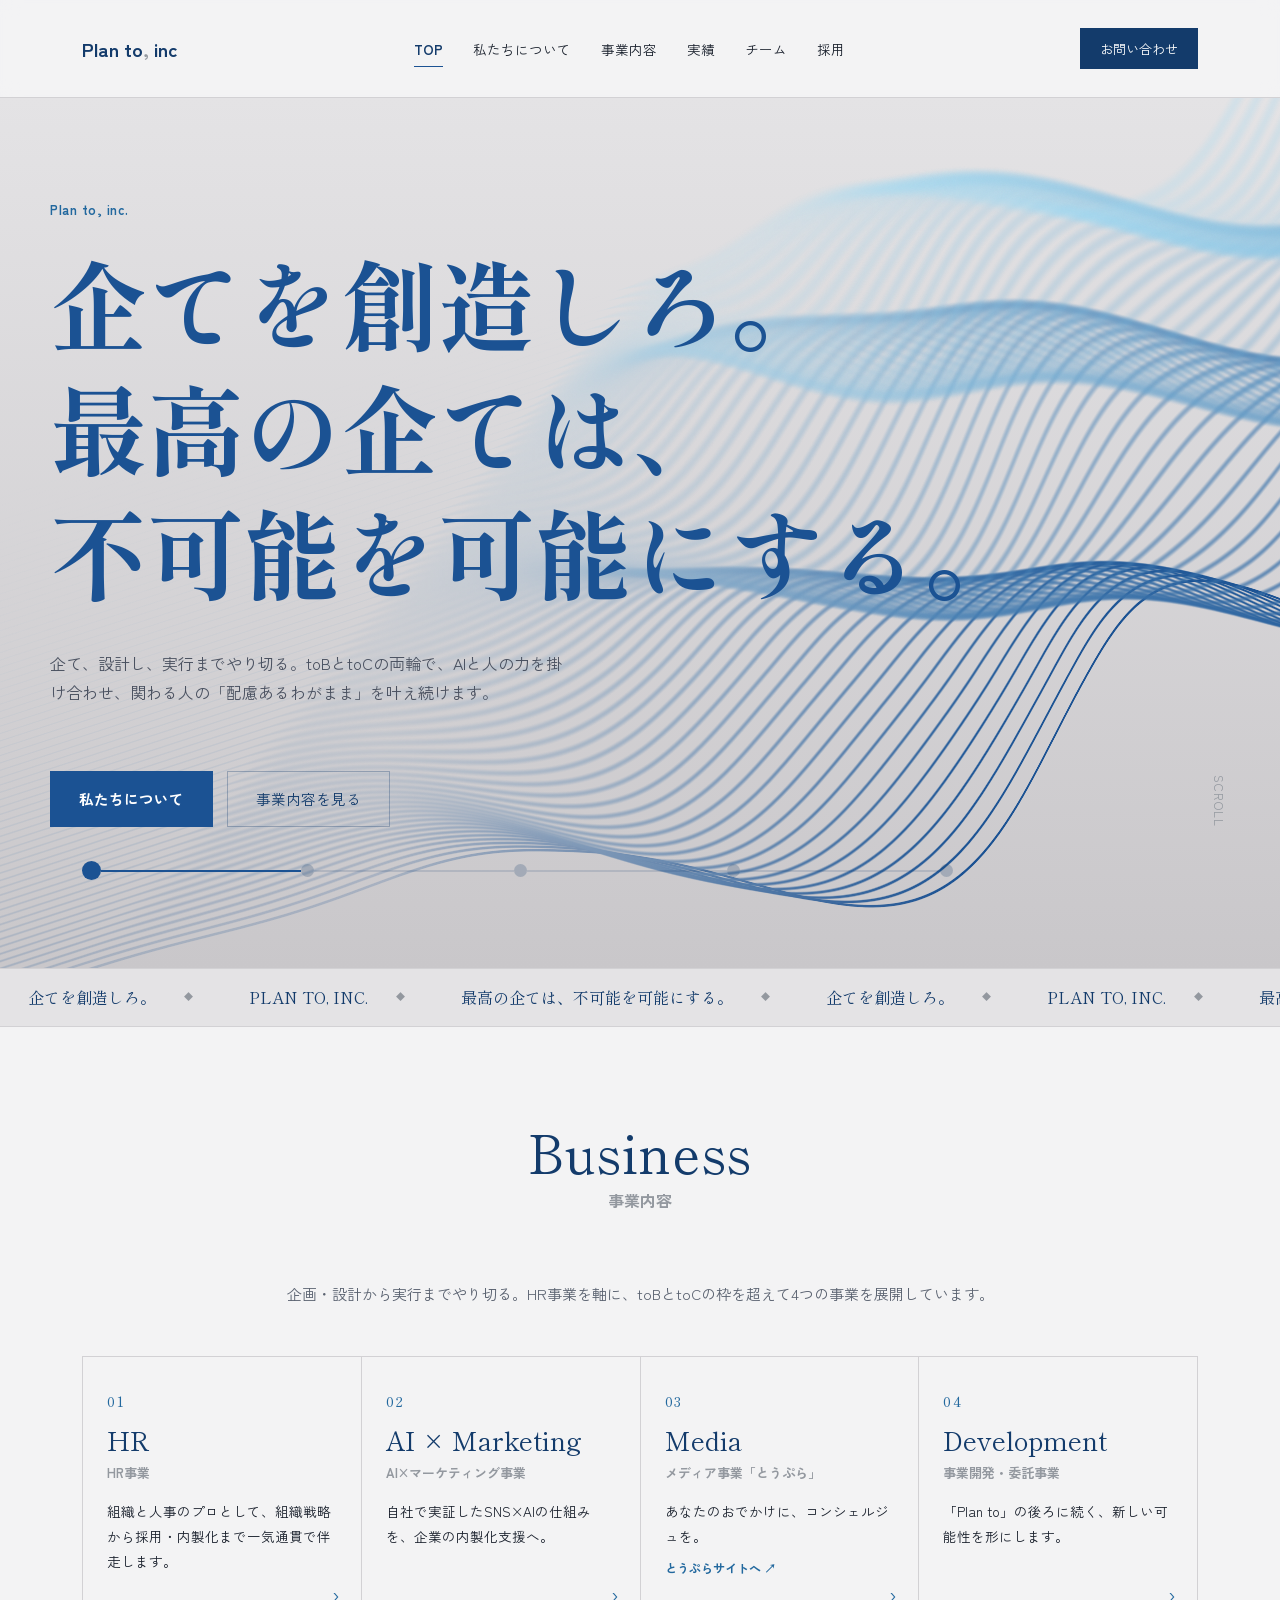
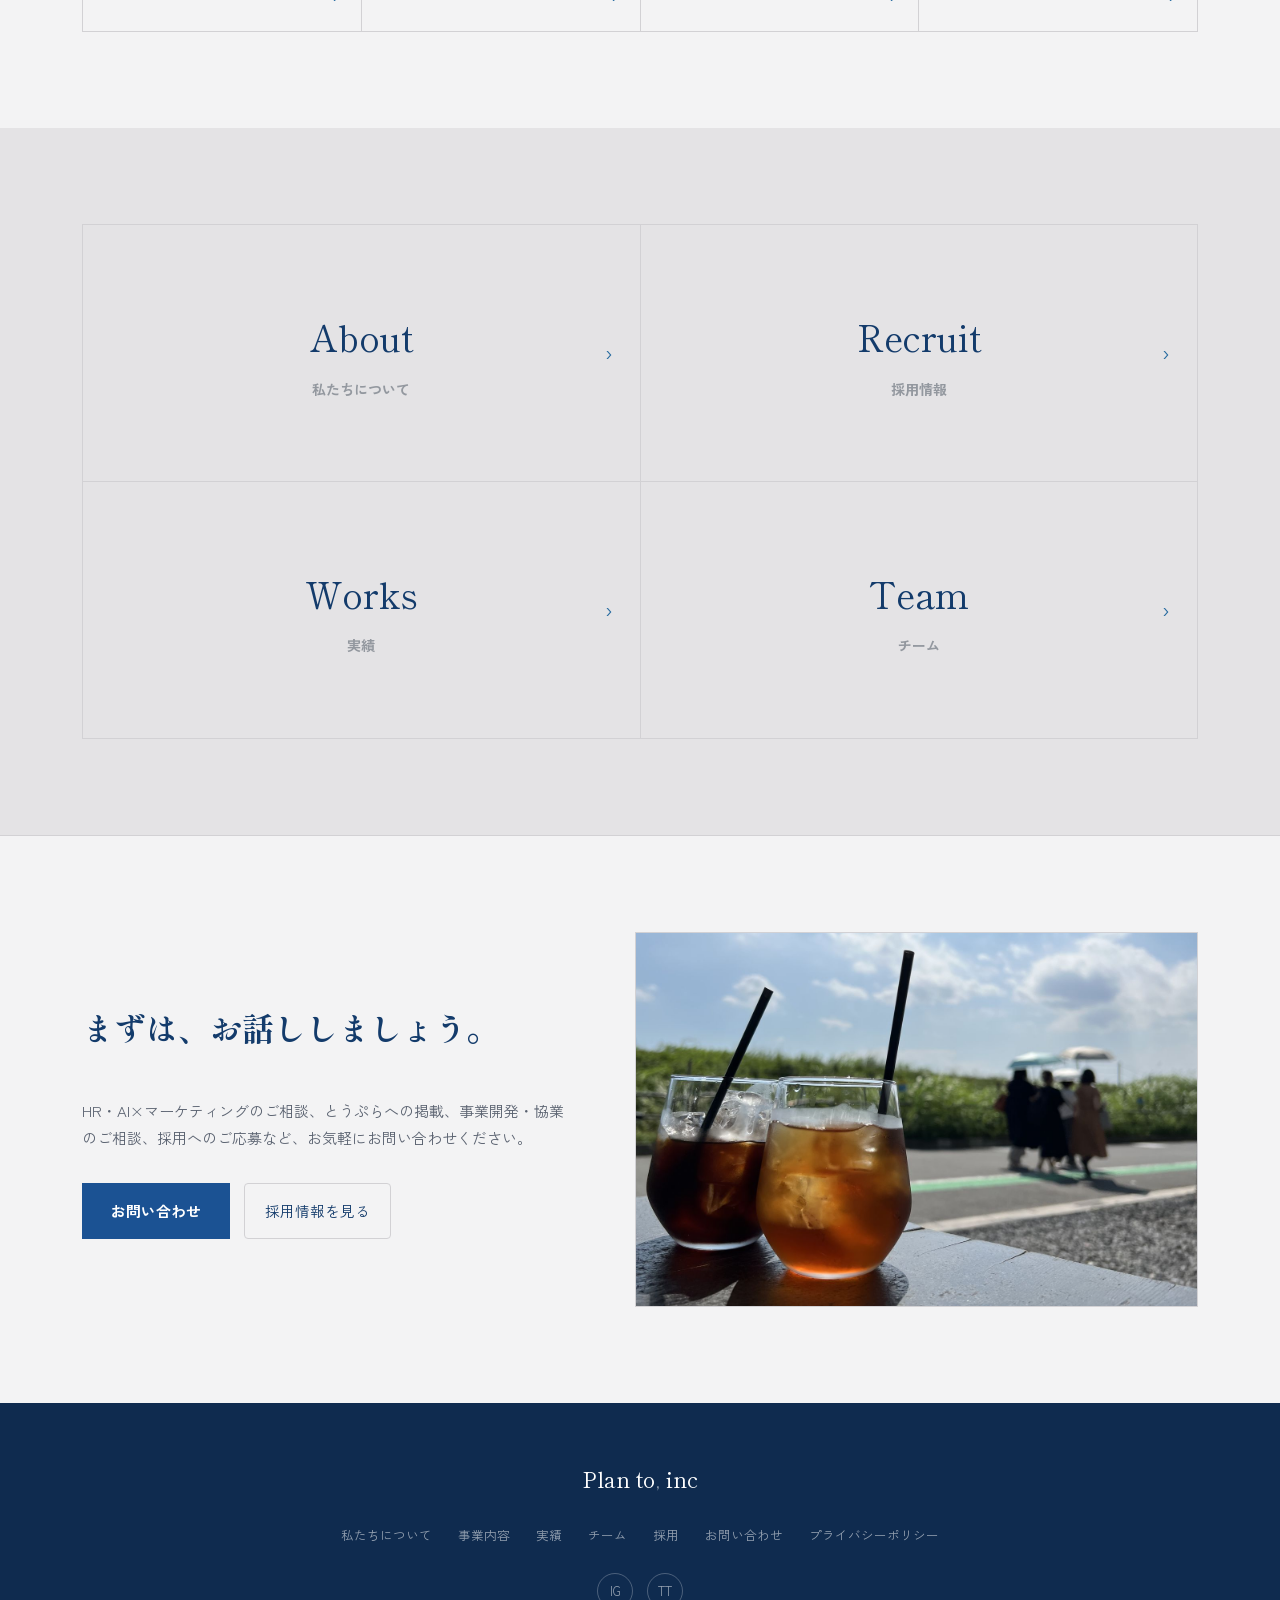
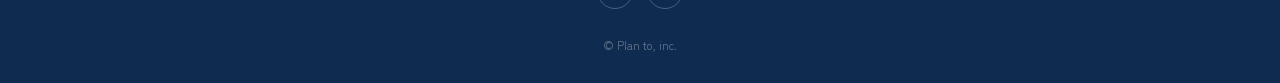
==== commit da014904: "経営会議の議事録をもとに文言を刷新し、採用ページを追加 - 私たちについて: 社名・理念・MVVを会議での言葉に沿って書き直し、沿革を追加 - 事業内容: 各事業の「大切にしていること」を追加、HRサ" ====
--- a/planto_hp_ver.1.0/index.html
+++ b/planto_hp_ver.1.0/index.html
@@ -21,6 +21,7 @@
       <a href="business.html">事業内容</a>
       <a href="works.html">実績</a>
       <a href="team.html">チーム</a>
+      <a href="recruit.html">採用</a>
     </div>
     <a class="nav-cta" href="contact.html">お問い合わせ</a>
     <button class="nav-toggle" aria-label="メニュー"><span></span><span></span><span></span></button>
@@ -40,8 +41,8 @@
     </div>
     <div class="hero-bottom">
       <div style="display:flex; gap:14px; flex-wrap:wrap;">
-        <a class="btn btn-primary" id="heroCtaPrimary" href="contact.html">お問い合わせ</a>
-        <a class="btn btn-ghost" id="heroCtaSecondary" href="business.html">サービスを見る</a>
+        <a class="btn btn-primary" id="heroCtaPrimary" href="about.html">私たちについて</a>
+        <a class="btn btn-ghost" id="heroCtaSecondary" href="business.html">事業内容を見る</a>
       </div>
       <span class="scroll-cue">SCROLL</span>
     </div>
@@ -54,27 +55,13 @@
 
   <section class="sec">
     <div class="wrap">
-      <div class="sec-title"><span class="eng">Topics</span><span class="jp">お知らせ</span></div>
-      <div class="topic-cards">
-        <div class="topic-card">
-          <div class="thumb" style="background:linear-gradient(135deg,#133B6B,#1B5293);">Plan to, inc.</div>
-          <div class="meta"><span class="badge">NEWS</span><span class="date">2026.10.15</span></div>
-          <p class="ttl">コーポレートサイトをリニューアルしました。</p>
-        </div>
-        <a class="topic-card" href="https://www.instagram.com/reel/DV8nMkeD5Fz/" target="_blank" rel="noopener">
-          <div class="thumb"><img src="assets/news-mentai.jpg" alt="元祖めんたい煮込みつけめん" style="object-position:50% 58%;"></div>
-          <div class="meta"><span class="badge">PR</span><span class="date">2026.03.09</span></div>
-          <p class="ttl">元祖めんたい煮込みつけめん様のPR投稿を掲載しました。</p>
-        </a>
-        <a class="topic-card" href="https://www.instagram.com/reel/DVqYrNzvgmz/" target="_blank" rel="noopener">
-          <div class="thumb"><img src="assets/news-kfc.jpg" alt="ケンタッキーフライドチキン" style="object-position:50% 50%;"></div>
-          <div class="meta"><span class="badge">PR</span><span class="date">2026.03.09</span></div>
-          <p class="ttl">ケンタッキーフライドチキン様のPR投稿を掲載しました。</p>
-        </a>
-      </div>
-      <div class="topic-more">
-        <a class="btn btn-outline-dark" href="topics.html#news">お知らせ一覧</a>
-        <a class="btn btn-outline-dark" href="topics.html#toupla">とうぷら投稿一覧</a>
+      <div class="sec-title"><span class="eng">Business</span><span class="jp">事業内容</span></div>
+      <p class="biz-intro">企画・設計から実行までやり切る。HR事業を軸に、toBとtoCの枠を超えて4つの事業を展開しています。</p>
+      <div class="biz-cards">
+        <a class="biz-card" href="business.html#d-hr"><span class="biz-num">01</span><span class="eng">HR</span><span class="jp">HR事業</span><p>組織と人事のプロとして、組織戦略から採用・内製化まで一気通貫で伴走します。</p><span class="arrow">›</span></a>
+        <a class="biz-card" href="business.html#d-marketing"><span class="biz-num">02</span><span class="eng">AI × Marketing</span><span class="jp">AI×マーケティング事業</span><p>自社で実証したSNS×AIの仕組みを、企業の内製化支援へ。</p><span class="arrow">›</span></a>
+        <a class="biz-card" href="https://toupura.com/" target="_blank" rel="noopener"><span class="biz-num">03</span><span class="eng">Media</span><span class="jp">メディア事業「とうぷら」</span><p>あなたのおでかけに、コンシェルジュを。<span class="ext">とうぷらサイトへ ↗</span></p><span class="arrow">›</span></a>
+        <a class="biz-card" href="business.html#d-dev"><span class="biz-num">04</span><span class="eng">Development</span><span class="jp">事業開発・委託事業</span><p>「Plan to」の後ろに続く、新しい可能性を形にします。</p><span class="arrow">›</span></a>
       </div>
     </div>
   </section>
@@ -82,8 +69,8 @@
   <section class="sec sec-alt">
     <div class="wrap">
       <div class="teaser-grid">
-        <a class="teaser-box" href="about.html"><span class="eng">About</span><span class="jp">私たちについて</span><p>社名「Plan to」に込めた想いと、Mission / Vision / Value。</p><span class="arrow">›</span></a>
-        <a class="teaser-box" href="business.html"><span class="eng">Business</span><span class="jp">事業内容</span><p>HR、AI×マーケティング、メディア「とうぷら」、事業開発。toBとtoCの両輪で4つの事業を展開しています。</p><span class="arrow">›</span></a>
+        <a class="teaser-box" href="about.html"><span class="eng">About</span><span class="jp">私たちについて</span><p>社名「Plan to」に込めた想い、Mission / Vision / Value、会社概要・沿革。</p><span class="arrow">›</span></a>
+        <a class="teaser-box" href="recruit.html"><span class="eng">Recruit</span><span class="jp">採用情報</span><p>企てを、一緒に形にする仲間を募集しています。関わり方は、一人ひとりの人生に合わせて。</p><span class="arrow">›</span></a>
         <a class="teaser-box" href="works.html"><span class="eng">Works</span><span class="jp">実績</span><p>ANA Gran Whale、エアトリ、teamLabなど、多様な企業様のPR・Web・SNS支援実績。</p><span class="arrow">›</span></a>
         <a class="teaser-box" href="team.html"><span class="eng">Team</span><span class="jp">チーム</span><p>HRとマーケティング、それぞれの領域で事業を創ってきた2人の経営メンバー。</p><span class="arrow">›</span></a>
       </div>
@@ -94,8 +81,11 @@
     <div class="wrap talk-grid">
       <div class="talk-copy">
       <h2>まずは、お話ししましょう。</h2>
-      <p>HR・AI×マーケティングのご相談、とうぷらへの掲載、事業開発・協業のご相談など、お気軽にお問い合わせください。</p>
-      <a class="btn btn-primary" href="contact.html">お問い合わせ</a>
+      <p>HR・AI×マーケティングのご相談、とうぷらへの掲載、事業開発・協業のご相談、採用へのご応募など、お気軽にお問い合わせください。</p>
+      <div style="display:flex; gap:14px; flex-wrap:wrap;">
+        <a class="btn btn-primary" href="contact.html">お問い合わせ</a>
+        <a class="btn btn-outline-dark" href="recruit.html">採用情報を見る</a>
+      </div>
       </div>
       <figure class="talk-photo"><img src="assets/home-talk.jpg" alt="川沿いのテーブルに並ぶ2杯のアイスドリンク" width="1400" height="933" loading="lazy"></figure>
     </div>
@@ -104,7 +94,7 @@
 <footer>
   <div class="wrap foot-row">
     <div class="foot-logo">Plan to<span>,</span> inc</div>
-    <div class="foot-links"><a href="about.html">私たちについて</a><a href="business.html">事業内容</a><a href="works.html">実績</a><a href="team.html">チーム</a><a href="contact.html">お問い合わせ</a><a href="https://toupura.com/?page_id=3" target="_blank" rel="noopener">プライバシーポリシー</a></div>
+    <div class="foot-links"><a href="about.html">私たちについて</a><a href="business.html">事業内容</a><a href="works.html">実績</a><a href="team.html">チーム</a><a href="recruit.html">採用</a><a href="contact.html">お問い合わせ</a><a href="https://toupura.com/?page_id=3" target="_blank" rel="noopener">プライバシーポリシー</a></div>
     <div class="foot-social">
       <a href="#" aria-label="Instagram">IG</a>
       <a href="#" aria-label="TikTok">TT</a>
@@ -118,23 +108,23 @@
   { eyebrow:"Plan to, inc.",
     lines:["企てを創造しろ。","最高の企ては、","不可能を可能にする。"],
     sub:"企て、設計し、実行までやり切る。toBとtoCの両輪で、AIと人の力を掛け合わせ、関わる人の「配慮あるわがまま」を叶え続けます。",
-    primary:{label:"お問い合わせ", goto:"contact"}, secondary:{label:"サービスを見る", goto:"business"} },
-  { eyebrow:"Business — とうぷら",
+    primary:{label:"私たちについて", href:"about.html"}, secondary:{label:"事業内容を見る", href:"business.html"} },
+  { eyebrow:"Business 01 — HR",
+    lines:["組織の「できない」を、","「できる」に変える。"],
+    sub:"組織と人事のプロとして、組織戦略から採用支援、人事部の立ち上げ・内製化まで一気通貫でご支援。これまで30社以上の企業に伴走してきました。",
+    primary:{label:"HR事業を見る", href:"business.html#d-hr"}, secondary:{label:"お問い合わせ", href:"contact.html?type=hr"} },
+  { eyebrow:"Business 02 — AI × Marketing",
+    lines:["伝える力を、","仕組みに変える。"],
+    sub:"まず自社で試し、成果が出た仕組みを企業へ。SNS運用の自動化から運用伴走・内製化支援まで、AI×マーケティングで企業の発信を支えます。",
+    primary:{label:"AI×マーケティングを見る", href:"business.html#d-marketing"}, secondary:{label:"お問い合わせ", href:"contact.html?type=marketing"} },
+  { eyebrow:"Business 03 — Media",
     lines:["あなたのおでかけに、","コンシェルジュを。"],
     sub:"東京のおでかけ情報や、都内から行ける週末トリップを発信。Instagramフォロワー20,000人以上、TikTok再生数100万以上の自社メディア「とうぷら」。",
-    primary:{label:"とうぷらを見る", goto:"business"}, secondary:{label:"お問い合わせ", goto:"contact"} },
-  { eyebrow:"Business — HR",
-    lines:["組織の「できない」を、","「できる」に変える。"],
-    sub:"採用支援から業務設計、AI×人のハイブリッドな組織づくりまで一気通貫でご支援。30〜100名規模のスタートアップから大手企業まで、幅広い組織課題を解決してきました。",
-    primary:{label:"HR事業を見る", goto:"business"}, secondary:{label:"お問い合わせ", goto:"contact"} },
-  { eyebrow:"Business — AI × Marketing",
-    lines:["伝える力を、","仕組みに変える。"],
-    sub:"SNS運用の自動化から、コンサルティング・運用伴走、サイトやCRMの設計まで。とうぷらで磨いたSNSとAIのノウハウで、企業の集客と採用広報を加速させます。",
-    primary:{label:"AI×マーケティングを見る", goto:"business"}, secondary:{label:"お問い合わせ", goto:"contact"} },
-  { eyebrow:"Works",
-    lines:["伝わる企みは、","結果になる。"],
-    sub:"ANA Gran Whale、エアトリ、teamLabなど。とうぷらのPR投稿からWeb・SNS支援まで、多様な企業様をご支援してきました。",
-    primary:{label:"実績を見る", goto:"works"}, secondary:{label:"お問い合わせ", goto:"contact"} }
+    primary:{label:"とうぷらを見る", href:"https://toupura.com/"}, secondary:{label:"掲載のご相談", href:"contact.html?type=media"} },
+  { eyebrow:"Business 04 — Development",
+    lines:["「Plan to」の後ろに、","新しい可能性を。"],
+    sub:"クラフトコーラをはじめとする自社プロダクトの企画・開発、販売促進・アライアンス支援。飲食店のプロデュースや、地域活性化・観光振興に関する企画にも取り組んでいます。",
+    primary:{label:"事業開発を見る", href:"business.html#d-dev"}, secondary:{label:"協業のご相談", href:"contact.html?type=dev"} }
 ];
 
 var heroIndex = 0;
@@ -174,8 +164,9 @@
     return '<span class="hero-line"><span class="l l' + (i+1) + '">' + line + '</span></span>';
   }).join('');
   subEl.textContent = v.sub;
-  pEl.textContent = v.primary.label; pEl.href = v.primary.goto + '.html';
-  sEl.textContent = v.secondary.label; sEl.href = v.secondary.goto + '.html';
+  pEl.textContent = v.primary.label; pEl.href = v.primary.href;
+  sEl.textContent = v.secondary.label; sEl.href = v.secondary.href;
+  [pEl, sEl].forEach(function(a){ var ext = /^https?:/.test(a.getAttribute('href')); if(ext){ a.target = '_blank'; a.rel = 'noopener'; } else { a.removeAttribute('target'); a.removeAttribute('rel'); } });
 }
 
 function setHero(index, userTriggered){
@@ -198,7 +189,7 @@
 }
 
 (function(){
-  heroIndex = Math.floor(Math.random() * HERO_VARIANTS.length);
+  heroIndex = 0;
   paintHero(HERO_VARIANTS[heroIndex]);
   renderHeroNav(heroIndex);
   restartHeroTimer();
--- a/planto_hp_ver.1.0/styles.css
+++ b/planto_hp_ver.1.0/styles.css
@@ -406,3 +406,32 @@
   .biz-intro{ text-align:left; margin-bottom:36px; }
 }
 @media (max-width:600px){ .teaser-grid-4{ grid-template-columns:1fr; } .teaser-grid-4 .teaser-box{ min-height:110px; } }
+
+/* ---------- Restructure 2026-11 ---------- */
+.biz-cards{ display:grid; grid-template-columns:repeat(4,minmax(0,1fr)); gap:0; border-top:1px solid var(--line); border-left:1px solid var(--line); margin-top:28px; }
+.biz-cards:has(> :nth-child(3):last-child){ grid-template-columns:repeat(3,minmax(0,1fr)); }
+.biz-card{ position:relative; display:block; padding:30px 24px 52px; border-right:1px solid var(--line); border-bottom:1px solid var(--line); background:var(--bg); color:inherit; text-decoration:none; transition:background .2s ease; }
+a.biz-card:hover{ background:rgba(27,82,147,.06); }
+.biz-card .biz-num{ display:block; margin:0 0 10px; }
+.biz-card .eng{ display:block; font-family:"Shippori Mincho",serif; font-size:26px; color:var(--navy-deep); line-height:1.2; }
+.biz-card .jp{ display:block; margin:6px 0 14px; font-size:13px; font-weight:700; color:var(--body-light); }
+.biz-card p{ margin:0; font-size:13.5px; line-height:1.85; }
+.biz-card .ext{ display:block; margin-top:8px; font-size:12px; color:var(--gold-deep); font-weight:700; }
+.biz-card .arrow{ position:absolute; right:22px; bottom:18px; color:var(--gold-deep); font-size:20px; transition:transform .2s ease; }
+a.biz-card:hover .arrow{ transform:translateX(5px); }
+.biz-belief{ border-left:3px solid var(--gold); padding:4px 0 4px 16px; margin:0 0 18px; font-size:14px; line-height:1.9; color:var(--ink); }
+.biz-belief span{ display:block; font-size:11.5px; letter-spacing:.12em; font-weight:700; color:var(--gold-deep); margin-bottom:2px; }
+.form select{ width:100%; border:none; border-bottom:1px solid var(--line); background:transparent; padding:10px 2px; font-family:inherit; font-size:14.5px; color:var(--ink); }
+.form select:focus{ outline:none; border-color:var(--navy); }
+.join-grid{ display:grid; grid-template-columns:repeat(3,minmax(0,1fr)); gap:20px; margin-top:28px; }
+.join-card{ border:1px solid var(--line); padding:28px 24px; background:#fff; }
+.join-card .eng{ display:block; font-family:"Shippori Mincho",serif; font-size:22px; color:var(--navy-deep); }
+.join-card h4{ margin:4px 0 10px; font-size:14px; color:var(--body-light); }
+.join-card p{ margin:0; font-size:13.5px; line-height:1.85; }
+@media (max-width:900px){
+  .biz-cards, .biz-cards:has(> :nth-child(3):last-child){ grid-template-columns:repeat(2,minmax(0,1fr)); }
+  .join-grid{ grid-template-columns:1fr; }
+}
+@media (max-width:560px){
+  .biz-cards, .biz-cards:has(> :nth-child(3):last-child){ grid-template-columns:1fr; }
+}
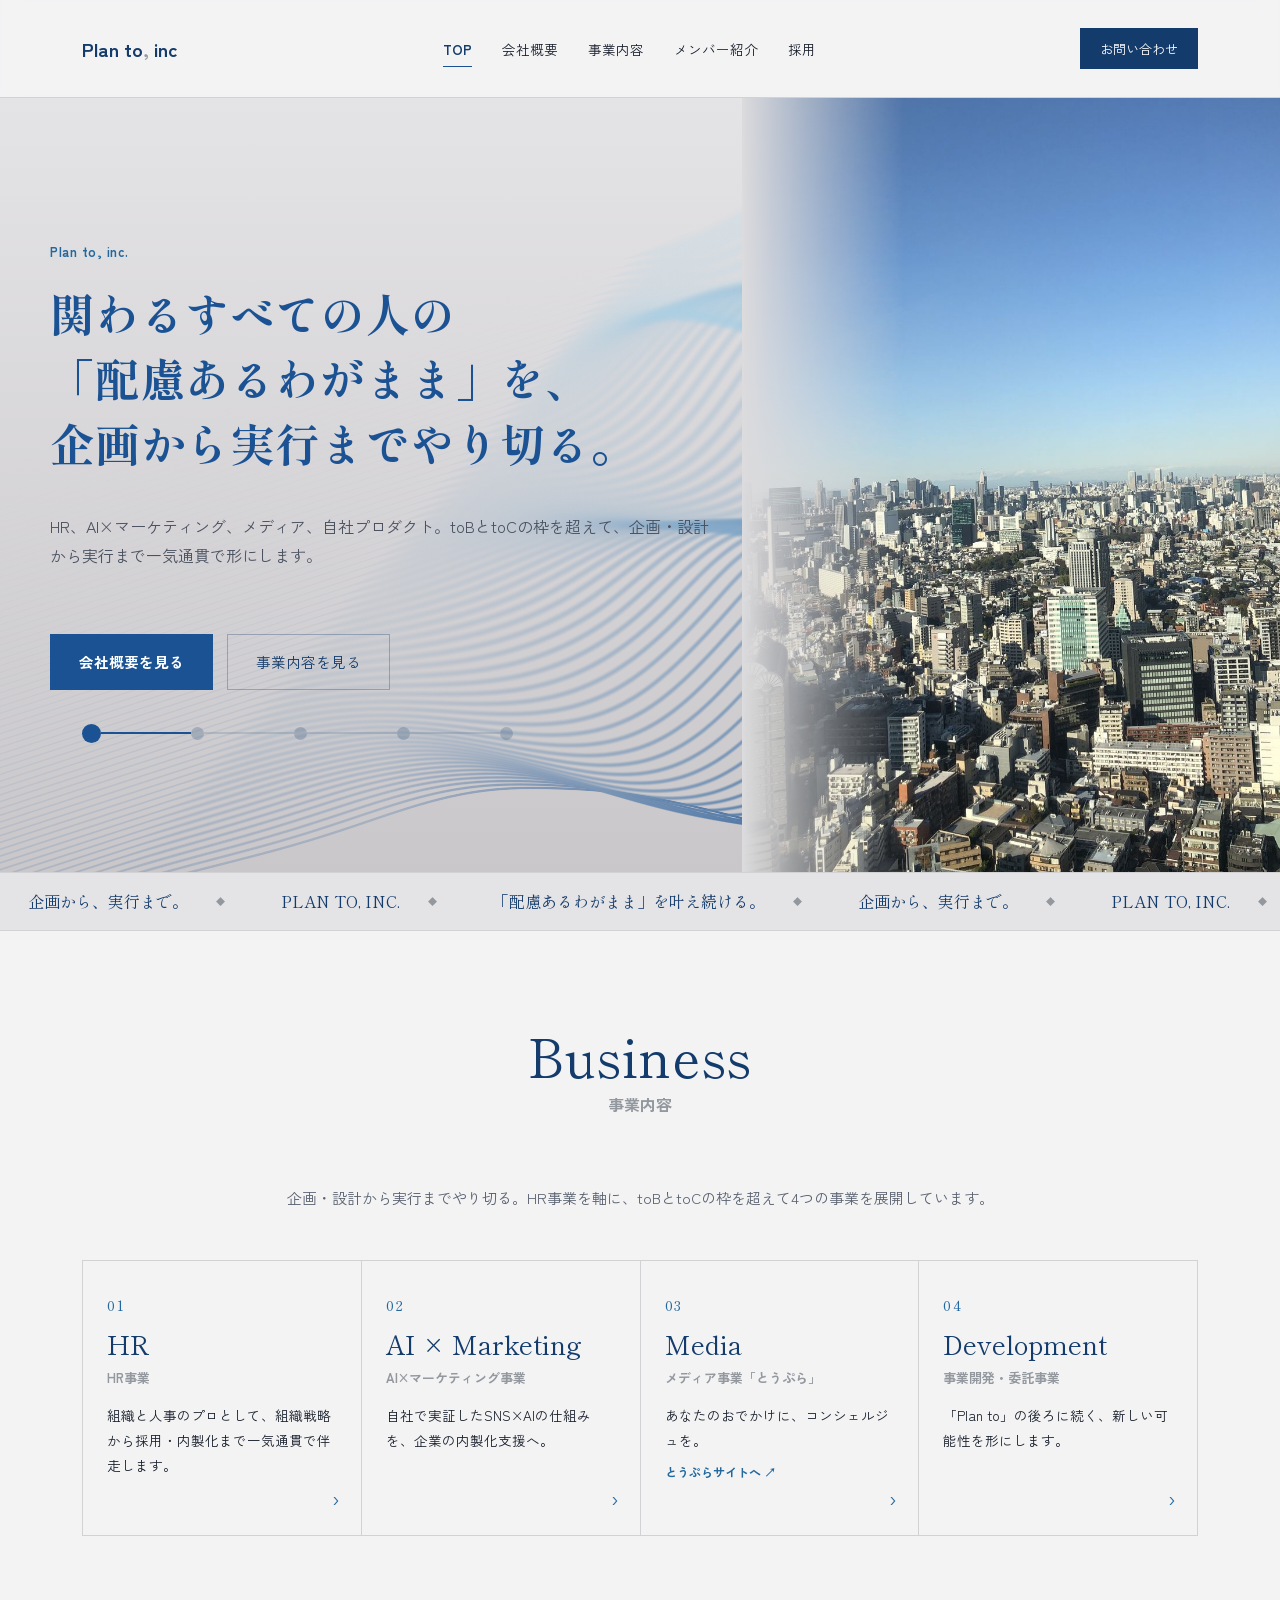
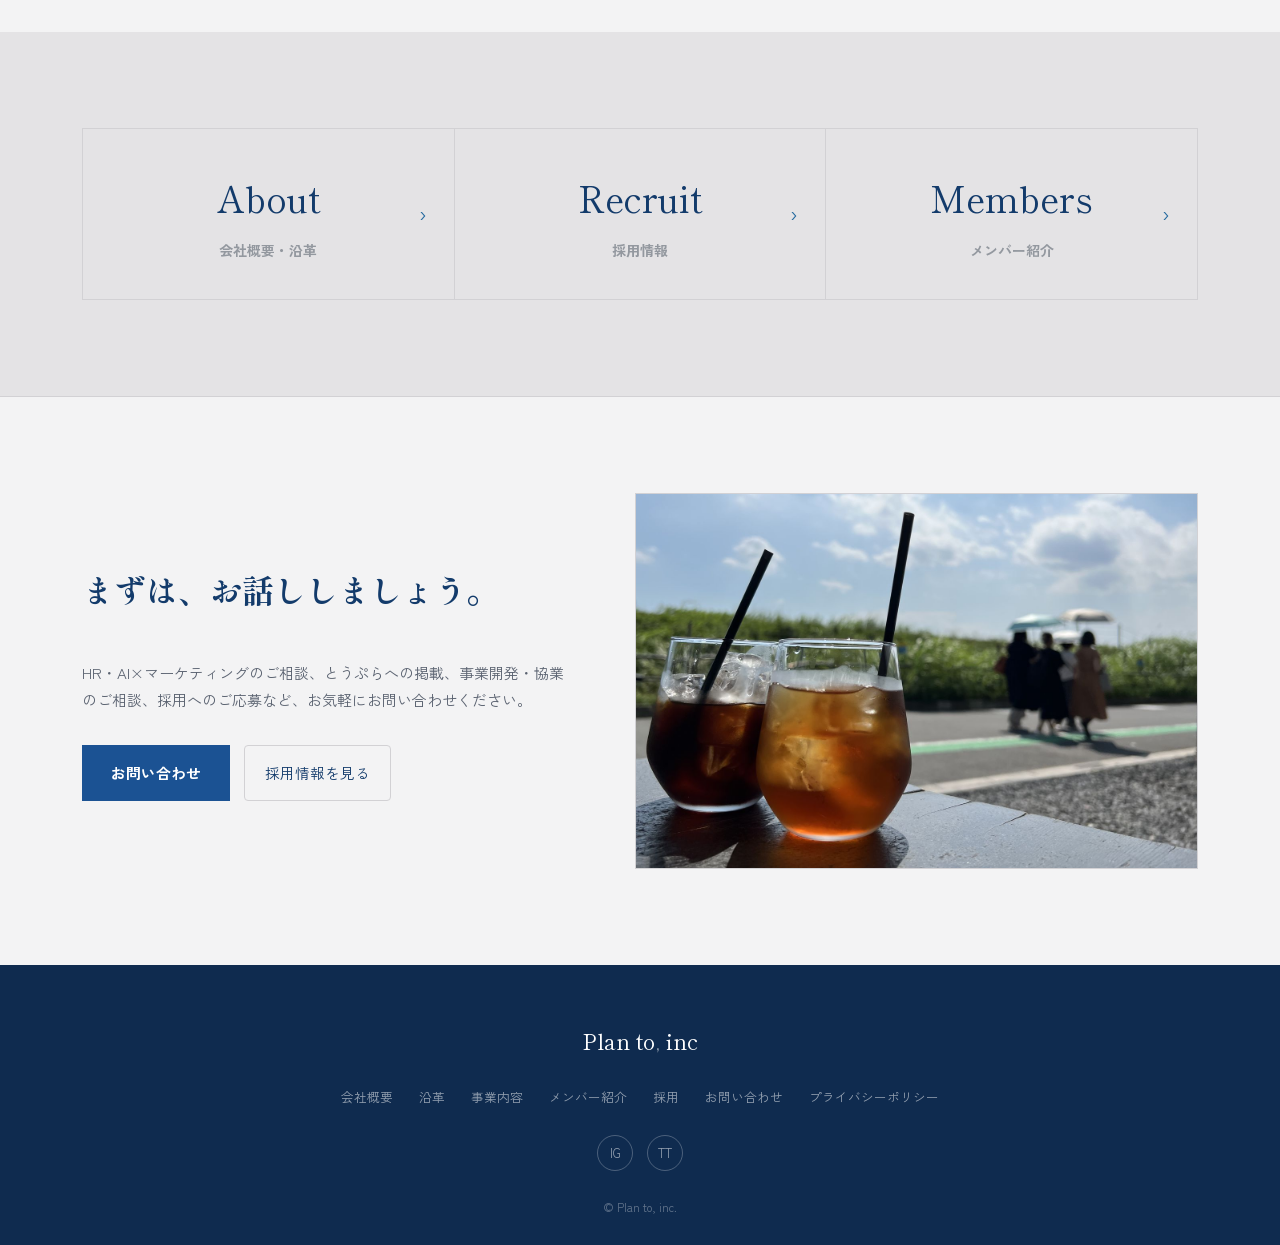
==== commit f1dd6f80: "サイト構成を会社紹介に絞り、1stビューを一言＋画像に刷新 - ナビを会社概要／事業内容／メンバー紹介／採用／お問い合わせに整理 - 実績・お知らせページを削除、フッターに沿革リンクを追加 - 事業内" ====
--- a/planto_hp_ver.1.0/index.html
+++ b/planto_hp_ver.1.0/index.html
@@ -17,10 +17,9 @@
     <div class="brand">Plan to<span>,</span> inc</div>
     <div class="nav-links">
       <a href="index.html" class="active">TOP</a>
-      <a href="about.html">私たちについて</a>
+      <a href="about.html">会社概要</a>
       <a href="business.html">事業内容</a>
-      <a href="works.html">実績</a>
-      <a href="team.html">チーム</a>
+      <a href="team.html">メンバー紹介</a>
       <a href="recruit.html">採用</a>
     </div>
     <a class="nav-cta" href="contact.html">お問い合わせ</a>
@@ -30,18 +29,19 @@
 
 <section class="hero">
         <canvas class="hero-threads" data-color="#1B5293" data-accent="#9FDBF4" aria-hidden="true"></canvas>
+        <figure class="hero-photo" aria-hidden="true"><img id="heroImg" src="assets/about-tokyo.jpg" alt=""></figure>
         <div class="hero-inner">
       <p class="hero-eyebrow" id="heroEyebrow">Plan to, inc.</p>
       <h1 id="heroHeadline">
-        <span class="hero-line"><span class="l l1">企てを創造しろ。</span></span>
-        <span class="hero-line"><span class="l l2">最高の企ては、</span></span>
-        <span class="hero-line"><span class="l l3">不可能を可能にする。</span></span>
+        <span class="hero-line"><span class="l l1">関わるすべての人の</span></span>
+        <span class="hero-line"><span class="l l2">「配慮あるわがまま」を、</span></span>
+        <span class="hero-line"><span class="l l3">企画から実行までやり切る。</span></span>
       </h1>
-      <p class="hero-sub" id="heroSub">企て、設計し、実行までやり切る。toBとtoCの両輪で、AIと人の力を掛け合わせ、関わる人の「配慮あるわがまま」を叶え続けます。</p>
+      <p class="hero-sub" id="heroSub">HR、AI×マーケティング、メディア、自社プロダクト。toBとtoCの枠を超えて、企画・設計から実行まで一気通貫で形にします。</p>
     </div>
     <div class="hero-bottom">
       <div style="display:flex; gap:14px; flex-wrap:wrap;">
-        <a class="btn btn-primary" id="heroCtaPrimary" href="about.html">私たちについて</a>
+        <a class="btn btn-primary" id="heroCtaPrimary" href="about.html">会社概要を見る</a>
         <a class="btn btn-ghost" id="heroCtaSecondary" href="business.html">事業内容を見る</a>
       </div>
       <span class="scroll-cue">SCROLL</span>
@@ -50,7 +50,7 @@
   </section>
 
   <div class="marquee"><div class="marquee-track">
-    <span>企てを創造しろ。</span><span>PLAN TO, INC.</span><span>最高の企ては、不可能を可能にする。</span><span>企てを創造しろ。</span><span>PLAN TO, INC.</span><span>最高の企ては、不可能を可能にする。</span>
+    <span>企画から、実行まで。</span><span>PLAN TO, INC.</span><span>「配慮あるわがまま」を叶え続ける。</span><span>企画から、実行まで。</span><span>PLAN TO, INC.</span><span>「配慮あるわがまま」を叶え続ける。</span>
   </div></div>
 
   <section class="sec">
@@ -68,11 +68,10 @@
 
   <section class="sec sec-alt">
     <div class="wrap">
-      <div class="teaser-grid">
-        <a class="teaser-box" href="about.html"><span class="eng">About</span><span class="jp">私たちについて</span><p>社名「Plan to」に込めた想い、Mission / Vision / Value、会社概要・沿革。</p><span class="arrow">›</span></a>
+      <div class="teaser-grid teaser-grid-3">
+        <a class="teaser-box" href="about.html"><span class="eng">About</span><span class="jp">会社概要・沿革</span><p>社名「Plan to」に込めた想い、Mission / Vision / Value、会社概要・沿革。</p><span class="arrow">›</span></a>
         <a class="teaser-box" href="recruit.html"><span class="eng">Recruit</span><span class="jp">採用情報</span><p>企てを、一緒に形にする仲間を募集しています。関わり方は、一人ひとりの人生に合わせて。</p><span class="arrow">›</span></a>
-        <a class="teaser-box" href="works.html"><span class="eng">Works</span><span class="jp">実績</span><p>ANA Gran Whale、エアトリ、teamLabなど、多様な企業様のPR・Web・SNS支援実績。</p><span class="arrow">›</span></a>
-        <a class="teaser-box" href="team.html"><span class="eng">Team</span><span class="jp">チーム</span><p>HRとマーケティング、それぞれの領域で事業を創ってきた2人の経営メンバー。</p><span class="arrow">›</span></a>
+        <a class="teaser-box" href="team.html"><span class="eng">Members</span><span class="jp">メンバー紹介</span><p>HRとマーケティング、それぞれの領域で事業を創ってきた2人の経営メンバー。</p><span class="arrow">›</span></a>
       </div>
     </div>
   </section>
@@ -94,7 +93,7 @@
 <footer>
   <div class="wrap foot-row">
     <div class="foot-logo">Plan to<span>,</span> inc</div>
-    <div class="foot-links"><a href="about.html">私たちについて</a><a href="business.html">事業内容</a><a href="works.html">実績</a><a href="team.html">チーム</a><a href="recruit.html">採用</a><a href="contact.html">お問い合わせ</a><a href="https://toupura.com/?page_id=3" target="_blank" rel="noopener">プライバシーポリシー</a></div>
+    <div class="foot-links"><a href="about.html">会社概要</a><a href="about.html#history">沿革</a><a href="business.html">事業内容</a><a href="team.html">メンバー紹介</a><a href="recruit.html">採用</a><a href="contact.html">お問い合わせ</a><a href="https://toupura.com/?page_id=3" target="_blank" rel="noopener">プライバシーポリシー</a></div>
     <div class="foot-social">
       <a href="#" aria-label="Instagram">IG</a>
       <a href="#" aria-label="TikTok">TT</a>
@@ -106,22 +105,27 @@
 <script>
 var HERO_VARIANTS = [
   { eyebrow:"Plan to, inc.",
-    lines:["企てを創造しろ。","最高の企ては、","不可能を可能にする。"],
-    sub:"企て、設計し、実行までやり切る。toBとtoCの両輪で、AIと人の力を掛け合わせ、関わる人の「配慮あるわがまま」を叶え続けます。",
-    primary:{label:"私たちについて", href:"about.html"}, secondary:{label:"事業内容を見る", href:"business.html"} },
+    img:"assets/about-tokyo.jpg",
+    lines:["関わるすべての人の","「配慮あるわがまま」を、","企画から実行までやり切る。"],
+    sub:"HR、AI×マーケティング、メディア、自社プロダクト。toBとtoCの枠を超えて、企画・設計から実行まで一気通貫で形にします。",
+    primary:{label:"会社概要を見る", href:"about.html"}, secondary:{label:"事業内容を見る", href:"business.html"} },
   { eyebrow:"Business 01 — HR",
+    img:"assets/biz-hr.jpg",
     lines:["組織の「できない」を、","「できる」に変える。"],
     sub:"組織と人事のプロとして、組織戦略から採用支援、人事部の立ち上げ・内製化まで一気通貫でご支援。これまで30社以上の企業に伴走してきました。",
     primary:{label:"HR事業を見る", href:"business.html#d-hr"}, secondary:{label:"お問い合わせ", href:"contact.html?type=hr"} },
   { eyebrow:"Business 02 — AI × Marketing",
+    img:"https://images.unsplash.com/photo-1686061592689-312bbfb5c055?auto=format&fit=crop&w=1200&q=75",
     lines:["伝える力を、","仕組みに変える。"],
     sub:"まず自社で試し、成果が出た仕組みを企業へ。SNS運用の自動化から運用伴走・内製化支援まで、AI×マーケティングで企業の発信を支えます。",
     primary:{label:"AI×マーケティングを見る", href:"business.html#d-marketing"}, secondary:{label:"お問い合わせ", href:"contact.html?type=marketing"} },
   { eyebrow:"Business 03 — Media",
+    img:"assets/biz-toupla.jpg",
     lines:["あなたのおでかけに、","コンシェルジュを。"],
     sub:"東京のおでかけ情報や、都内から行ける週末トリップを発信。Instagramフォロワー20,000人以上、TikTok再生数100万以上の自社メディア「とうぷら」。",
     primary:{label:"とうぷらを見る", href:"https://toupura.com/"}, secondary:{label:"掲載のご相談", href:"contact.html?type=media"} },
   { eyebrow:"Business 04 — Development",
+    img:"assets/about-ride.jpg",
     lines:["「Plan to」の後ろに、","新しい可能性を。"],
     sub:"クラフトコーラをはじめとする自社プロダクトの企画・開発、販売促進・アライアンス支援。飲食店のプロデュースや、地域活性化・観光振興に関する企画にも取り組んでいます。",
     primary:{label:"事業開発を見る", href:"business.html#d-dev"}, secondary:{label:"協業のご相談", href:"contact.html?type=dev"} }
@@ -164,6 +168,7 @@
     return '<span class="hero-line"><span class="l l' + (i+1) + '">' + line + '</span></span>';
   }).join('');
   subEl.textContent = v.sub;
+  var im = document.getElementById('heroImg'); if(im && v.img){ im.src = v.img; }
   pEl.textContent = v.primary.label; pEl.href = v.primary.href;
   sEl.textContent = v.secondary.label; sEl.href = v.secondary.href;
   [pEl, sEl].forEach(function(a){ var ext = /^https?:/.test(a.getAttribute('href')); if(ext){ a.target = '_blank'; a.rel = 'noopener'; } else { a.removeAttribute('target'); a.removeAttribute('rel'); } });
@@ -171,7 +176,7 @@
 
 function setHero(index, userTriggered){
   heroIndex = index;
-  var group = [document.getElementById('heroEyebrow'), document.getElementById('heroHeadline'), document.getElementById('heroSub')];
+  var group = [document.getElementById('heroEyebrow'), document.getElementById('heroHeadline'), document.getElementById('heroSub'), document.getElementById('heroImg')];
   group.forEach(function(el){ el.classList.add('hero-fade','is-out'); });
   setTimeout(function(){
     paintHero(HERO_VARIANTS[heroIndex]);
@@ -188,6 +193,7 @@
   }, 7000);
 }
 
+HERO_VARIANTS.forEach(function(v){ if(v.img){ var i = new Image(); i.src = v.img; } });
 (function(){
   heroIndex = 0;
   paintHero(HERO_VARIANTS[heroIndex]);
--- a/planto_hp_ver.1.0/styles.css
+++ b/planto_hp_ver.1.0/styles.css
@@ -435,3 +435,17 @@
 @media (max-width:560px){
   .biz-cards, .biz-cards:has(> :nth-child(3):last-child){ grid-template-columns:1fr; }
 }
+
+/* ---------- Hero: one-line concept + photo ---------- */
+.hero h1{ font-size:clamp(28px,3.5vw,50px); line-height:1.45; }
+.hero-inner > *{ max-width:min(660px,56%); }
+.hero-photo{ position:absolute; top:0; right:0; bottom:0; width:42%; margin:0; z-index:1; overflow:hidden; }
+.hero-photo img{ width:100%; height:100%; object-fit:cover; display:block; }
+.hero-photo::after{ content:""; position:absolute; inset:0; background:linear-gradient(90deg,#DCDBDD 0%,rgba(220,219,221,0) 30%); }
+@media (max-width:900px){
+  .hero{ padding-top:0; }
+  .hero-photo{ position:relative; width:auto; height:240px; margin:0 -24px 36px; }
+  .hero-photo::after{ background:linear-gradient(0deg,#DCDBDD 0%,rgba(220,219,221,0) 40%); }
+  .hero-inner > *{ max-width:none; }
+}
+@media (min-width:901px){ .hero-line-track{ width:90px; } }
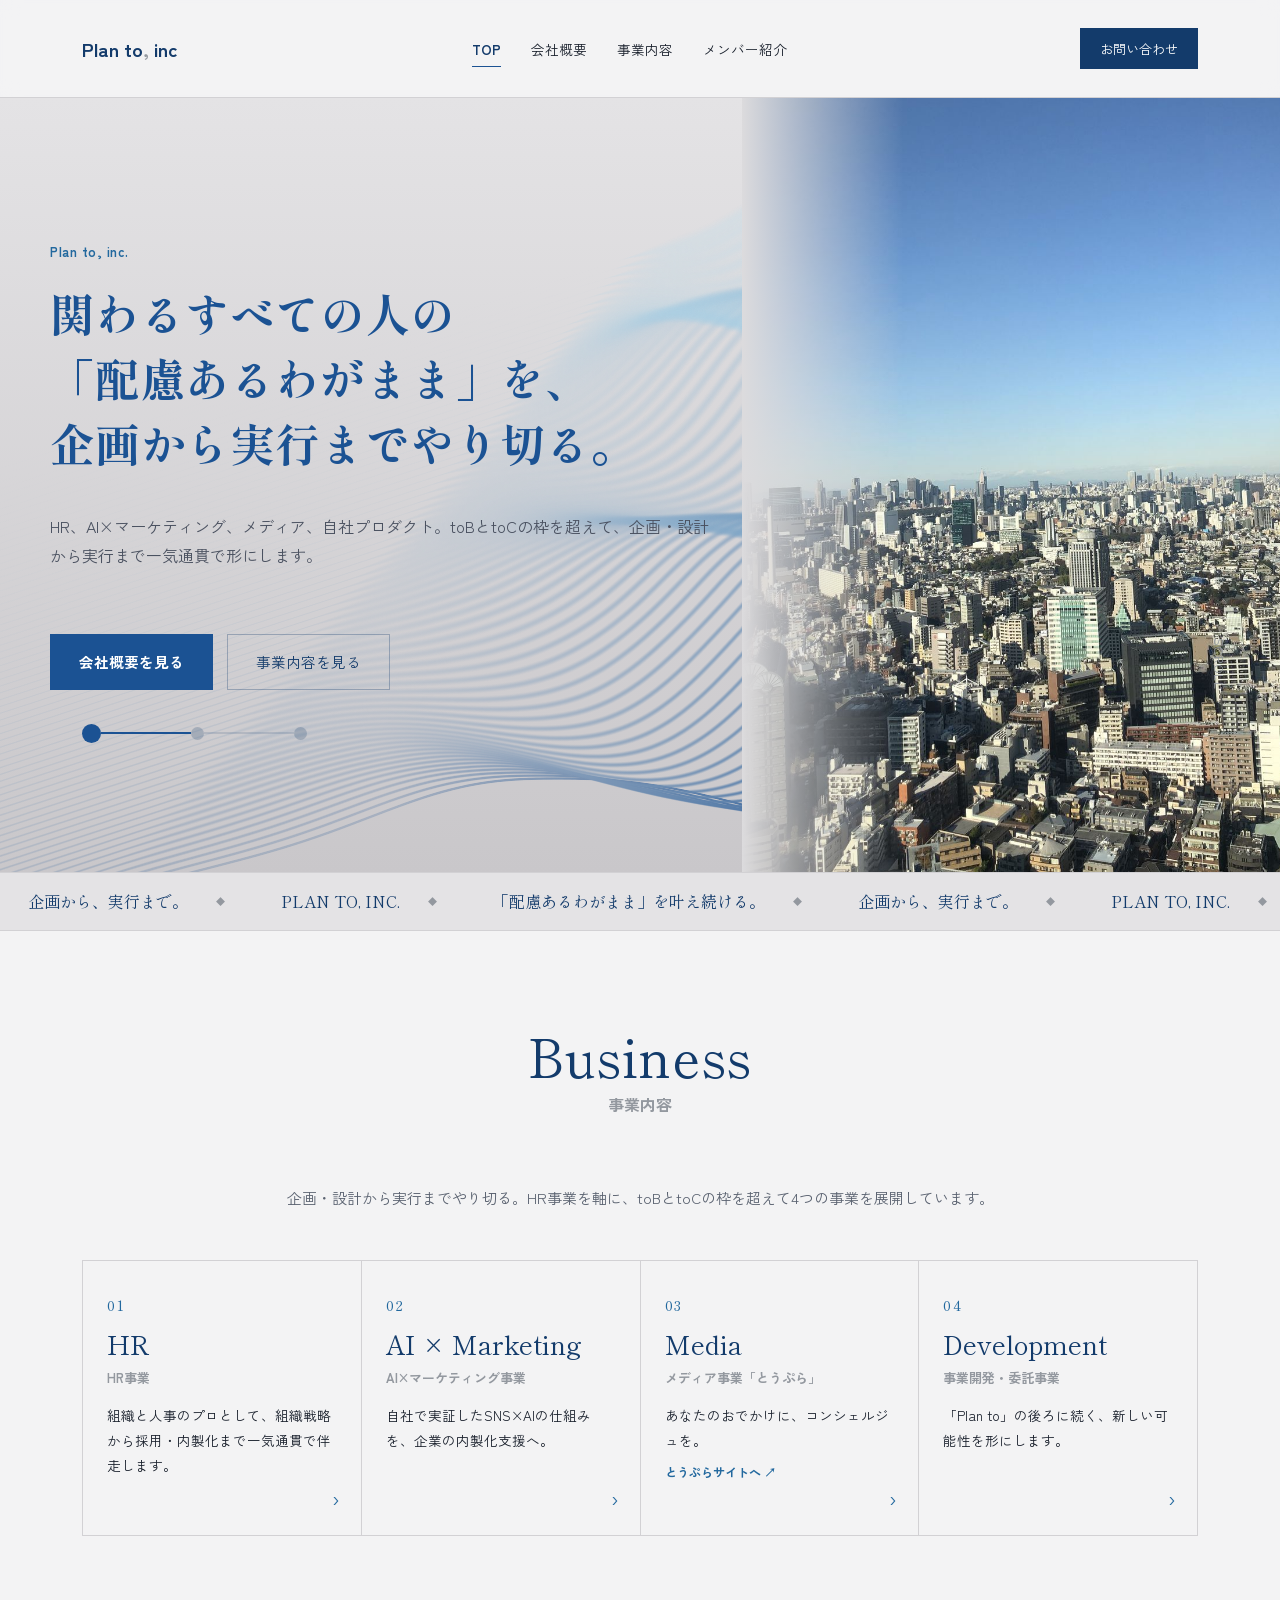
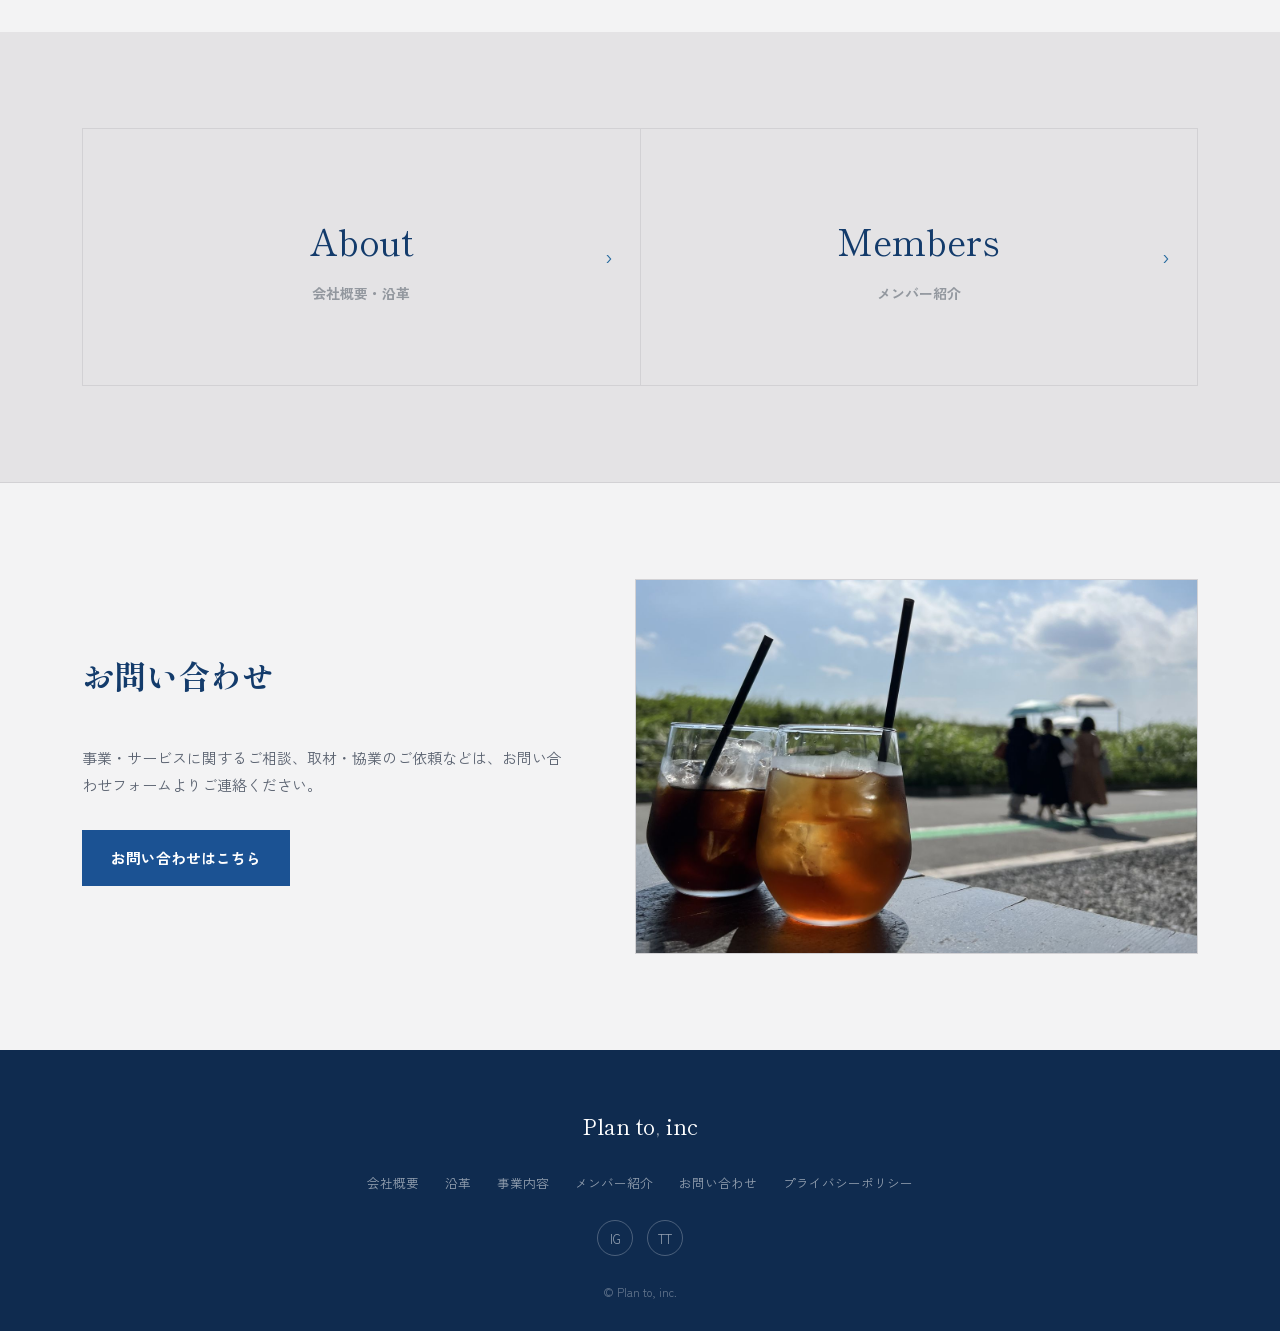
==== commit 3290f6c3: "1stビューを3枚に絞り、採用ページを削除、メンバー写真を追加 - 1stビューの切り替えをコンセプト・HR・AI×マーケの3つに - 採用ページと関連リンクを削除 - メンバー紹介に鶴見・武藤の写真" ====
--- a/planto_hp_ver.1.0/index.html
+++ b/planto_hp_ver.1.0/index.html
@@ -20,7 +20,6 @@
       <a href="about.html">会社概要</a>
       <a href="business.html">事業内容</a>
       <a href="team.html">メンバー紹介</a>
-      <a href="recruit.html">採用</a>
     </div>
     <a class="nav-cta" href="contact.html">お問い合わせ</a>
     <button class="nav-toggle" aria-label="メニュー"><span></span><span></span><span></span></button>
@@ -68,9 +67,8 @@
 
   <section class="sec sec-alt">
     <div class="wrap">
-      <div class="teaser-grid teaser-grid-3">
+      <div class="teaser-grid">
         <a class="teaser-box" href="about.html"><span class="eng">About</span><span class="jp">会社概要・沿革</span><p>社名「Plan to」に込めた想い、Mission / Vision / Value、会社概要・沿革。</p><span class="arrow">›</span></a>
-        <a class="teaser-box" href="recruit.html"><span class="eng">Recruit</span><span class="jp">採用情報</span><p>企てを、一緒に形にする仲間を募集しています。関わり方は、一人ひとりの人生に合わせて。</p><span class="arrow">›</span></a>
         <a class="teaser-box" href="team.html"><span class="eng">Members</span><span class="jp">メンバー紹介</span><p>HRとマーケティング、それぞれの領域で事業を創ってきた2人の経営メンバー。</p><span class="arrow">›</span></a>
       </div>
     </div>
@@ -79,11 +77,10 @@
   <section class="sec talk-sec">
     <div class="wrap talk-grid">
       <div class="talk-copy">
-      <h2>まずは、お話ししましょう。</h2>
-      <p>HR・AI×マーケティングのご相談、とうぷらへの掲載、事業開発・協業のご相談、採用へのご応募など、お気軽にお問い合わせください。</p>
+      <h2>お問い合わせ</h2>
+      <p>事業・サービスに関するご相談、取材・協業のご依頼などは、お問い合わせフォームよりご連絡ください。</p>
       <div style="display:flex; gap:14px; flex-wrap:wrap;">
-        <a class="btn btn-primary" href="contact.html">お問い合わせ</a>
-        <a class="btn btn-outline-dark" href="recruit.html">採用情報を見る</a>
+        <a class="btn btn-primary" href="contact.html">お問い合わせはこちら</a>
       </div>
       </div>
       <figure class="talk-photo"><img src="assets/home-talk.jpg" alt="川沿いのテーブルに並ぶ2杯のアイスドリンク" width="1400" height="933" loading="lazy"></figure>
@@ -93,7 +90,7 @@
 <footer>
   <div class="wrap foot-row">
     <div class="foot-logo">Plan to<span>,</span> inc</div>
-    <div class="foot-links"><a href="about.html">会社概要</a><a href="about.html#history">沿革</a><a href="business.html">事業内容</a><a href="team.html">メンバー紹介</a><a href="recruit.html">採用</a><a href="contact.html">お問い合わせ</a><a href="https://toupura.com/?page_id=3" target="_blank" rel="noopener">プライバシーポリシー</a></div>
+    <div class="foot-links"><a href="about.html">会社概要</a><a href="about.html#history">沿革</a><a href="business.html">事業内容</a><a href="team.html">メンバー紹介</a><a href="contact.html">お問い合わせ</a><a href="https://toupura.com/?page_id=3" target="_blank" rel="noopener">プライバシーポリシー</a></div>
     <div class="foot-social">
       <a href="#" aria-label="Instagram">IG</a>
       <a href="#" aria-label="TikTok">TT</a>
@@ -118,17 +115,7 @@
     img:"https://images.unsplash.com/photo-1686061592689-312bbfb5c055?auto=format&fit=crop&w=1200&q=75",
     lines:["伝える力を、","仕組みに変える。"],
     sub:"まず自社で試し、成果が出た仕組みを企業へ。SNS運用の自動化から運用伴走・内製化支援まで、AI×マーケティングで企業の発信を支えます。",
-    primary:{label:"AI×マーケティングを見る", href:"business.html#d-marketing"}, secondary:{label:"お問い合わせ", href:"contact.html?type=marketing"} },
-  { eyebrow:"Business 03 — Media",
-    img:"assets/biz-toupla.jpg",
-    lines:["あなたのおでかけに、","コンシェルジュを。"],
-    sub:"東京のおでかけ情報や、都内から行ける週末トリップを発信。Instagramフォロワー20,000人以上、TikTok再生数100万以上の自社メディア「とうぷら」。",
-    primary:{label:"とうぷらを見る", href:"https://toupura.com/"}, secondary:{label:"掲載のご相談", href:"contact.html?type=media"} },
-  { eyebrow:"Business 04 — Development",
-    img:"assets/about-ride.jpg",
-    lines:["「Plan to」の後ろに、","新しい可能性を。"],
-    sub:"クラフトコーラをはじめとする自社プロダクトの企画・開発、販売促進・アライアンス支援。飲食店のプロデュースや、地域活性化・観光振興に関する企画にも取り組んでいます。",
-    primary:{label:"事業開発を見る", href:"business.html#d-dev"}, secondary:{label:"協業のご相談", href:"contact.html?type=dev"} }
+    primary:{label:"AI×マーケティングを見る", href:"business.html#d-marketing"}, secondary:{label:"お問い合わせ", href:"contact.html?type=marketing"} }
 ];
 
 var heroIndex = 0;
--- a/planto_hp_ver.1.0/styles.css
+++ b/planto_hp_ver.1.0/styles.css
@@ -449,3 +449,5 @@
   .hero-inner > *{ max-width:none; }
 }
 @media (min-width:901px){ .hero-line-track{ width:90px; } }
+.member-photo{ flex:none; width:120px; height:120px; border-radius:50%; object-fit:cover; box-shadow:0 0 0 1.5px var(--navy), 0 0 0 6px var(--bg); }
+@media (max-width:560px){ .member{ flex-direction:column; } .member-photo{ width:104px; height:104px; } }
